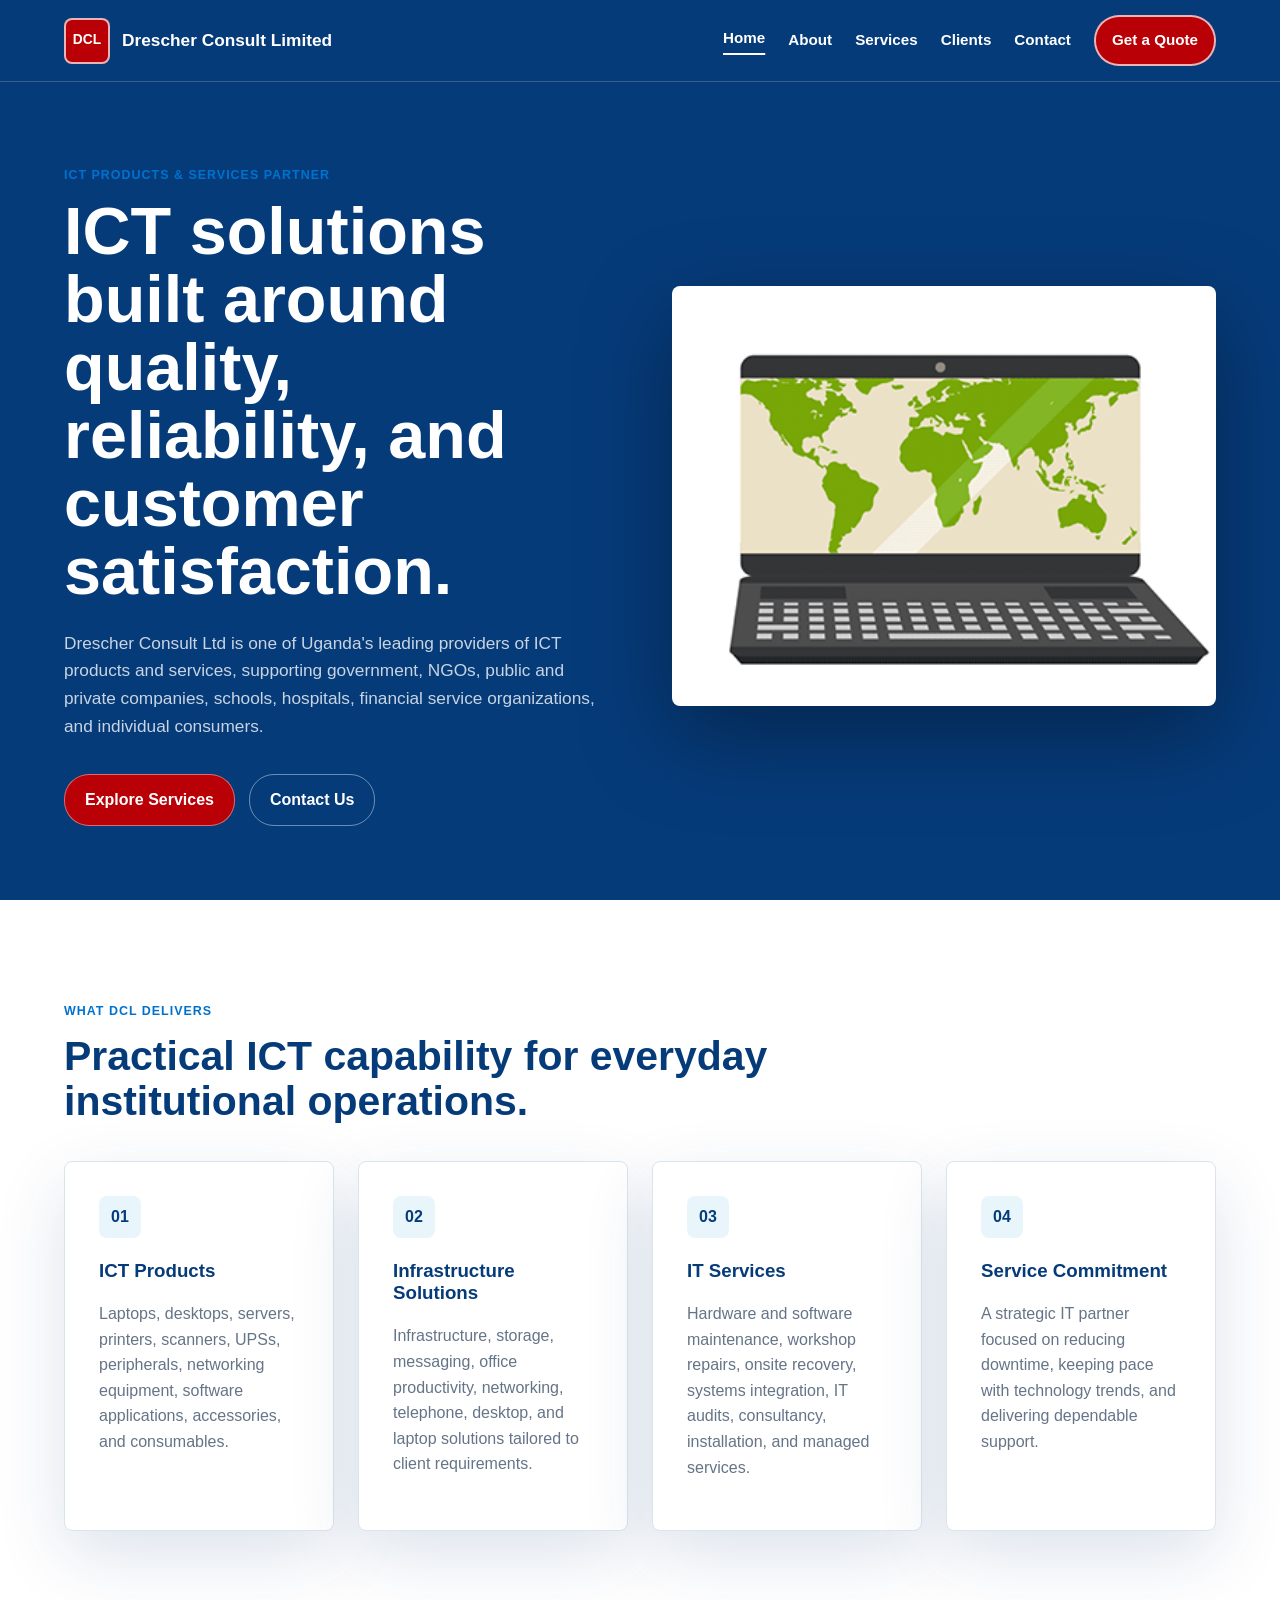
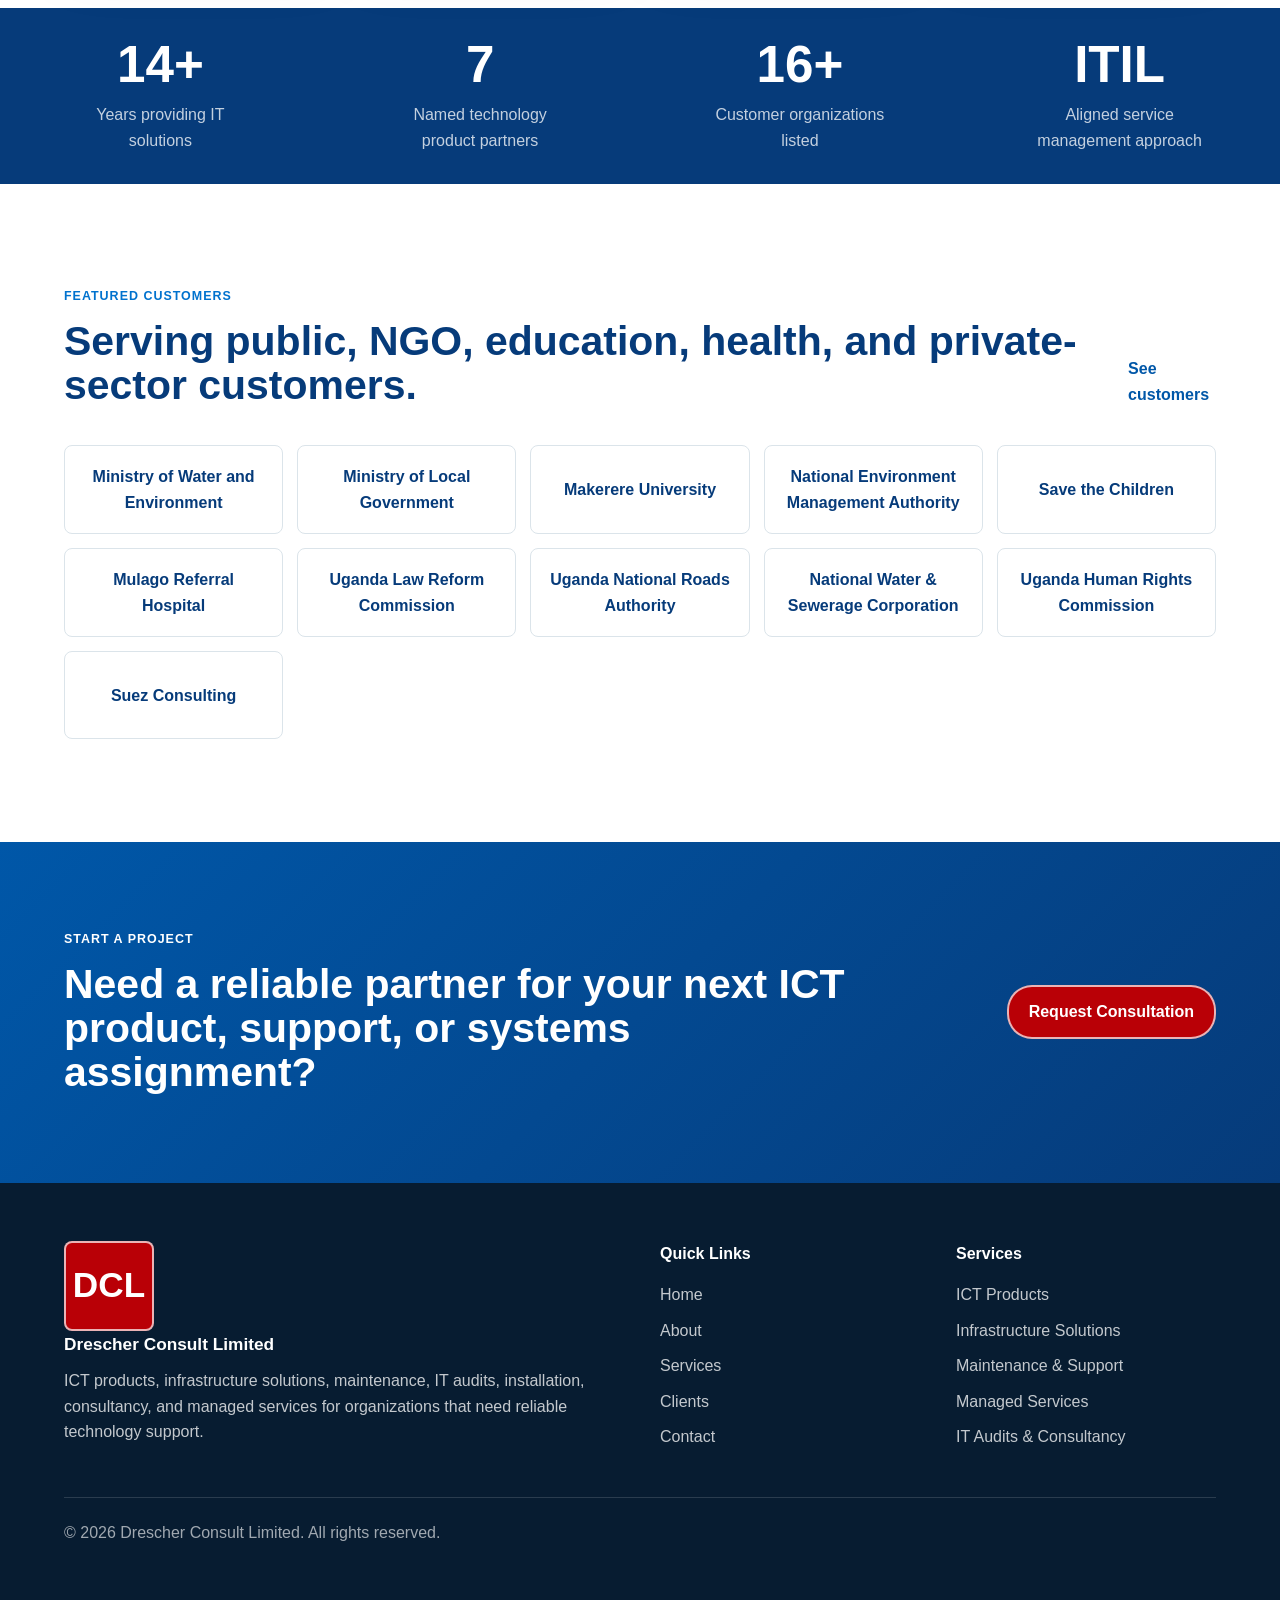
==== index.html @ f4160479 "The DCL source code and assests folder" ====
<!doctype html>
<html lang="en">
  <head>
    <meta charset="utf-8">
    <meta name="viewport" content="width=device-width, initial-scale=1">
    <title>Drescher Consult Limited | ICT Products & Services in Uganda</title>
    <meta name="description" content="Drescher Consult Limited provides ICT products, infrastructure solutions, networking, hardware, software, maintenance, IT audits, and managed services in Uganda.">
    <link rel="preconnect" href="https://fonts.googleapis.com">
    <link rel="preconnect" href="https://fonts.gstatic.com" crossorigin>
    <link href="https://fonts.googleapis.com/css2?family=IBM+Plex+Sans:ital,wght@0,100..700;1,100..700&display=swap" rel="stylesheet">
    <link rel="stylesheet" href="styles.css">
  </head>
  <body class=".ibm-plex-sans-body">
    <header class="site-header">
      <a class="brand" href="index.html" aria-label="Drescher Consult Limited home">
        <span class="brand-mark">DCL</span>
        <span class="brand-text">Drescher Consult Limited</span>
      </a>
      <button class="nav-toggle" type="button" aria-label="Open navigation" aria-expanded="false">
        <span></span><span></span><span></span>
      </button>
      <nav class="site-nav" aria-label="Primary navigation">
        <a href="index.html" aria-current="page">Home</a>
        <a href="about.html">About</a>
        <a href="services.html">Services</a>
        <a href="clients.html">Clients</a>
        <a href="contact.html">Contact</a>
        <a class="nav-cta" href="contact.html">Get a Quote</a>
      </nav>
    </header>

    <main>
      <section class="hero">
        <div class="hero-content">
          <p class="eyebrow">ICT products & services partner</p>
          <h1>ICT solutions built around quality, reliability, and customer satisfaction.</h1>
          <p class="hero-copy">Drescher Consult Ltd is one of Uganda's leading providers of ICT products and services, supporting government, NGOs, public and private companies, schools, hospitals, financial service organizations, and individual consumers.</p>
          <div class="button-row">
            <a class="button primary" href="services.html">Explore Services</a>
            <a class="button secondary" href="contact.html">Contact Us</a>
          </div>
        </div>
        <figure class="hero-visual">
          <img src="assets/hero.gif" alt="Modern ICT operations room with network dashboards">
        </figure>
      </section>

      <section class="section compact">
        <div class="section-heading">
          <p class="eyebrow">What DCL delivers</p>
          <h2>Practical ICT capability for everyday institutional operations.</h2>
        </div>
        <div class="feature-grid four">
          <article class="feature-card">
            <span class="icon-badge">01</span>
            <h3>ICT Products</h3>
            <p>Laptops, desktops, servers, printers, scanners, UPSs, peripherals, networking equipment, software applications, accessories, and consumables.</p>
          </article>
          <article class="feature-card">
            <span class="icon-badge">02</span>
            <h3>Infrastructure Solutions</h3>
            <p>Infrastructure, storage, messaging, office productivity, networking, telephone, desktop, and laptop solutions tailored to client requirements.</p>
          </article>
          <article class="feature-card">
            <span class="icon-badge">03</span>
            <h3>IT Services</h3>
            <p>Hardware and software maintenance, workshop repairs, onsite recovery, systems integration, IT audits, consultancy, installation, and managed services.</p>
          </article>
          <article class="feature-card">
            <span class="icon-badge">04</span>
            <h3>Service Commitment</h3>
            <p>A strategic IT partner focused on reducing downtime, keeping pace with technology trends, and delivering dependable support.</p>
          </article>
        </div>
      </section>

      <section class="stats-band" aria-label="Company statistics">
        <div><strong>14+</strong><span>Years providing IT solutions</span></div>
        <div><strong>7</strong><span>Named technology product partners</span></div>
        <div><strong>16+</strong><span>Customer organizations listed</span></div>
        <div><strong>ITIL</strong><span>Aligned service management approach</span></div>
      </section>

      <section class="section">
        <div class="section-heading split">
          <div>
          <p class="eyebrow">Featured customers</p>
            <h2>Serving public, NGO, education, health, and private-sector customers.</h2>
          </div>
          <a class="text-link" href="clients.html">See customers</a>
        </div>
        <div class="client-logo-grid">
          <span>Ministry of Water and Environment</span>
          <span>Ministry of Local Government</span>
          <span>Makerere University</span>
          <span>National Environment Management Authority</span>
          <span>Save the Children</span>
          <span>Mulago Referral Hospital</span>
          <span>Uganda Law Reform Commission</span>
          <span>Uganda National Roads Authority</span>
          <span>National Water & Sewerage Corporation</span>
          <span>Uganda Human Rights Commission</span>
          <span>Suez Consulting</span>
        </div>
      </section>

      <section class="cta-band" id="contact">
        <div>
          <p class="eyebrow">Start a project</p>
          <h2>Need a reliable partner for your next ICT product, support, or systems assignment?</h2>
        </div>
        <a class="button light" href="contact.html">Request Consultation</a>
      </section>
    </main>

    <footer class="site-footer">
      <div>
        <a class="brand footer-brand" href="index.html"><span class="brand-mark">DCL</span><span class="brand-text">Drescher Consult Limited</span></a>
        <p>ICT products, infrastructure solutions, maintenance, IT audits, installation, consultancy, and managed services for organizations that need reliable technology support.</p>
      </div>
      <div>
        <h2>Quick Links</h2>
        <a href="index.html">Home</a>
        <a href="about.html">About</a>
        <a href="services.html">Services</a>
        <a href="clients.html">Clients</a>
        <a href="contact.html">Contact</a>
      </div>
      <div>
        <h2>Services</h2>
        <a href="services.html#products">ICT Products</a>
        <a href="services.html#infrastructure">Infrastructure Solutions</a>
        <a href="services.html#support">Maintenance & Support</a>
        <a href="services.html#managed">Managed Services</a>
        <a href="services.html#audits">IT Audits & Consultancy</a>
      </div>
      <p class="footer-copy">&copy; 2026 Drescher Consult Limited. All rights reserved.</p>
    </footer>
    <script src="script.js"></script>
  </body>
</html>
---- styles.css ----
:root {
  --navy: #063b7a;
  --navy-2: #0a4f9c;
  --blue: #0072ce;
  --blue-2: #0057a8;
  --red: #b90006;
  --ink: #152131;
  --muted: #657487;
  --line: #dbe4ea;
  --surface: #f3f7fa;
  --white: #ffffff;
  --shadow: 0 24px 70px rgba(6, 59, 122, 0.14);
}

* {
  box-sizing: border-box;
}

html {
  scroll-behavior: smooth;
}

body {
  margin: 0;
  color: var(--ink);
  font-family: "Inter", Arial, sans-serif;
  background: var(--white);
}

.ibm-plex-sans-body {
  font-family: "IBM Plex Sans", sans-serif;
  font-optical-sizing: auto;
  font-weight: 400;
  font-style: normal;
  font-variation-settings: 100;
}

body,
button,
input {
  font: 400 16px/1.6 "Inter", Arial, sans-serif;
}

img {
  display: block;
  max-width: 100%;
}

a {
  color: inherit;
  text-decoration: none;
}

p,
h1,
h2,
h3 {
  margin-top: 0;
}

.site-header {
  position: sticky;
  top: 0;
  z-index: 20;
  display: flex;
  align-items: center;
  justify-content: space-between;
  gap: 28px;
  min-height: 82px;
  padding: 14px clamp(20px, 5vw, 72px);
  background: var(--navy);
  border-bottom: 1px solid rgba(255, 255, 255, 0.18);
  backdrop-filter: blur(18px);
}

.brand {
  display: inline-flex;
  align-items: center;
  gap: 12px;
  min-width: max-content;
  font-weight: 800;
  letter-spacing: 0;
}

.brand-mark {
  display: grid;
  width: 46px;
  height: 46px;
  place-items: center;
  color: var(--white);
  font-size: 0.86rem;
  background: var(--red);
  border: 2px solid rgba(255, 255, 255, 0.7);
  border-radius: 8px;
}

.brand-text {
  color: var(--white);
  font-size: clamp(0.95rem, 1.4vw, 1.08rem);
  white-space: nowrap;
}

.site-nav {
  display: flex;
  align-items: center;
  justify-content: flex-end;
  gap: clamp(14px, 1.8vw, 26px);
  color: var(--white);
  font-size: 0.95rem;
  font-weight: 650;
}

.site-nav a {
  padding: 8px 0;
  letter-spacing: 0;
  transition: color 0.5s ease, letter-spacing 0.5s ease;
  text-decoration-line: underline var(--blue);
}

.site-nav a[aria-current="page"],
.site-nav a:hover {
  text-decoration: underline var(--white);
  text-underline-offset: 10px;
  text-decoration-thickness: 2px;
  transform: translateY(-2px);
  transition: transform 0.75s ease;
}

.nav-cta {
  padding: 11px 16px !important;
  color: var(--white) !important;
  background: var(--red);
  border-radius: 25px;
  border: 2px solid rgba(255, 255, 255, 0.7);
  letter-spacing: 0;
}

.nav-cta:hover {
  color: var(--navy) !important;
  background: var(--white);
  text-decoration: none;
  letter-spacing: 0;
  transform: translateY(-2px);
  box-shadow: 0 10px 22px rgba(6, 59, 122, 0.18);
  transition: color 0.5s ease, background 0.5s ease, letter-spacing 0.5s ease, transform 0.5s ease, box-shadow 0.5s ease;
}

.nav-toggle {
  display: none;
  width: 44px;
  height: 44px;
  padding: 0;
  background: var(--navy);
  border: 0;
  border-radius: 8px;
  cursor: pointer;
  position: relative;
}

.nav-toggle span {
  position: absolute;
  left: 50%;
  display: block;
  width: 20px;
  height: 2px;
  background: var(--white);
  border-radius: 999px;
  transform-origin: center;
  transition: top 0.35s ease, transform 0.35s ease, opacity 0.25s ease;
}

.nav-toggle span:nth-child(1) {
  top: 16px;
  transform: translateX(-50%);
}

.nav-toggle span:nth-child(2) {
  top: 21px;
  transform: translateX(-50%);
}

.nav-toggle span:nth-child(3) {
  top: 26px;
  transform: translateX(-50%);
}

.nav-toggle[aria-expanded="true"] span:nth-child(1) {
  top: 21px;
  transform: translateX(-50%) rotate(45deg);
}

.nav-toggle[aria-expanded="true"] span:nth-child(2) {
  opacity: 0;
  transform: translateX(-50%) scaleX(0);
}

.nav-toggle[aria-expanded="true"] span:nth-child(3) {
  top: 21px;
  transform: translateX(-50%) rotate(-45deg);
}

.hero {
  display: grid;
  grid-template-columns: minmax(0, 1fr) minmax(360px, 1fr);
  gap: clamp(36px, 5vw, 86px);
  align-items: center;
  min-height: calc(100vh - 82px);
  padding: clamp(36px, 7vw, 74px) clamp(20px, 5vw, 72px) 64px;
  color: var(--white);
  background: var(--navy);
}

.hero h1 {
  max-width: 820px;
  margin-bottom: 24px;
  font-size: clamp(2.45rem, 5.2vw, 5.7rem);
  line-height: 1.02;
  letter-spacing: 0;
}

.hero-copy {
  max-width: 720px;
  color: rgba(255, 255, 255, 0.78);
  font-size: clamp(1.05rem, 1.35vw, 1.25rem);
}

.hero-visual {
  margin: 0;
}

.hero-visual img {
  width: 100%;
  min-height: 420px;
  object-fit: cover;
  border: 1px solid rgba(255, 255, 255, 0.18);
  border-radius: 8px;
  box-shadow: 0 30px 90px rgba(0, 0, 0, 0.35);
  background: var(--white);
}

.eyebrow,
.breadcrumb,
.tag,
.status {
  margin-bottom: 12px;
  color: var(--blue);
  font-size: 0.78rem;
  font-weight: 800;
  letter-spacing: 0.08em;
  text-transform: uppercase;
}

.button-row {
  display: flex;
  flex-wrap: wrap;
  gap: 14px;
  margin-top: 34px;
}

.button {
  display: inline-flex;
  align-items: center;
  justify-content: center;
  min-height: 48px;
  padding: 12px 20px;
  font-weight: 800;
  border-radius: 8px;
}

.button.primary {
  color: var(--white);
  background: var(--red);
  border: 1px solid rgba(255, 255, 255, 0.42);
  border-radius: 25px;
}

.button.primary:hover {
  color: var(--white);
  background: var(--blue-2);
  transform: translateY(-3px);
  transition: color 0.5s ease, background 0.5s ease, transform 0.5s ease;
}


.button.secondary {
  color: var(--white);
  border: 1px solid rgba(255, 255, 255, 0.42);
  border-radius: 25px;
}

.button.secondary:hover {
  color: var(--navy);
  background: var(--white);
  transform: translateY(-2px);
  transition: color 0.5s ease, background 0.5s ease, transform 0.5s ease;
}

.button.light {
  color: var(--navy);
  background: var(--white);
}

.section,
.service-stack {
  padding: clamp(64px, 8vw, 112px) clamp(20px, 5vw, 72px);
}

.section.compact {
  padding-bottom: clamp(44px, 6vw, 84px);
}

.surface {
  background: var(--surface);
}

.section-heading {
  max-width: 760px;
  margin-bottom: 38px;
}

.section-heading.split {
  display: flex;
  max-width: none;
  align-items: end;
  justify-content: space-between;
  gap: 10px;
}

.section-heading h2,
.cta-band h2 {
  color: var(--navy);
  font-size: clamp(2rem, 3.2vw, 3.6rem);
  line-height: 1.08;
  letter-spacing: 0;
}

.page-hero h1 {
  color: var(--red);
  font-size: clamp(2.45rem, 5.2vw, 5.7rem);
  line-height: 1.02;
  letter-spacing: 0;
}

.section-heading h2,
.cta-band h2 {
  margin-bottom: 0;
}

.story-grid h2 {
  color: var(--navy);
}

.text-link {
  color: var(--blue-2);
  font-weight: 800;
}

.feature-grid {
  display: grid;
  gap: 24px;
}

.feature-grid.three {
  grid-template-columns: repeat(3, minmax(0, 1fr));
}

.feature-grid.four {
  grid-template-columns: repeat(4, minmax(0, 1fr));
}

.feature-card,
.team-card,
.quote-card,
.case-card {
  border: 1px solid var(--line);
  border-radius: 8px;
  background: var(--white);
  box-shadow: var(--shadow);
}

.feature-card {
  padding: clamp(24px, 3vw, 34px);
}

.feature-card h3,
.article-card h3,
.team-card h3,
.case-card h3,
.service-panel h2,
.value-card h3 {
  color: var(--navy);
  line-height: 1.2;
}

.value-card h3 {
  font-size: clamp(1.5rem, 1.7vw, 2rem);
}

.feature-card p,
.article-card p,
.team-card p,
.case-card p,
.service-panel li,
.page-hero p,
.story-grid p {
  color: var(--muted);
}

.icon-badge {
  display: inline-grid;
  width: 42px;
  height: 42px;
  place-items: center;
  margin-bottom: 22px;
  color: var(--navy);
  font-weight: 800;
  background: #e8f6fc;
  border-radius: 8px;
}

.stats-band {
  display: grid;
  grid-template-columns: repeat(4, 1fr);
  gap: 1px;
  padding: 1px;
  background: rgba(255, 255, 255, 0.18);
  background-color: var(--navy);
}

.stats-band div {
  min-height: 156px;
  padding: 30px 20px;
  color: var(--white);
  text-align: center;
}

.stats-band strong {
  display: block;
  color: var(--white);
  font-size: clamp(2.2rem, 4vw, 4rem);
  line-height: 1;
}

.stats-band span {
  display: block;
  max-width: 190px;
  margin: 12px auto 0;
  color: rgba(255, 255, 255, 0.76);
}

.client-logo-grid,
.government-grid,
.badge-grid {
  display: grid;
  gap: 14px;
}

.client-logo-grid {
  grid-template-columns: repeat(5, minmax(0, 1fr));
}

.client-logo-grid span,
.government-grid span,
.badge-grid span {
  display: grid;
  min-height: 88px;
  place-items: center;
  padding: 18px;
  color: var(--navy);
  font-weight: 800;
  text-align: center;
  background: var(--white);
  border: 1px solid var(--line);
  border-radius: 8px;
}

.article-grid,
.team-grid,
.case-grid {
  display: grid;
  grid-template-columns: repeat(3, minmax(0, 1fr));
  gap: 24px;
}

.article-card {
  overflow: hidden;
  background: var(--white);
  border: 1px solid var(--line);
  border-radius: 8px;
}

.article-card img,
.case-card img {
  width: 100%;
  aspect-ratio: 1.62;
  object-fit: cover;
}

.article-card div,
.case-card {
  padding: 22px;
}

.tag,
.status {
  display: inline-flex;
  margin-bottom: 12px;
  padding: 5px 9px;
  color: var(--navy);
  background: #e8f6fc;
  border-radius: 8px;
}

.cta-band {
  display: flex;
  align-items: center;
  justify-content: space-between;
  gap: 28px;
  padding: clamp(48px, 7vw, 88px) clamp(20px, 5vw, 72px);
  color: var(--white);
  background: linear-gradient(135deg, var(--blue-2), var(--navy));
}

.cta-band h2 {
  max-width: 820px;
  color: var(--white);
}

.cta-band .eyebrow {
  color: var(--white);
}

.cta-band .button {
  border-radius: 25px;
  color: var(--white) !important;
  background: var(--red);
  border: 2px solid rgba(255, 255, 255, 0.7);
}

.cta-band .button:hover {
  color: var(--navy) !important;
  background: var(--white);
  transform: translateY(-3px);
  transition: color 0.5s ease, background 0.5s ease, transform 0.5s ease;
}

.site-footer {
  display: grid;
  grid-template-columns: minmax(380px, 1.4fr) repeat(2, minmax(160px, 0.65fr));
  gap: 36px;
  padding: 58px clamp(20px, 5vw, 72px);
  color: rgba(255, 255, 255, 0.76);
  background: #071c31;
}

.site-footer h2 {
  margin-bottom: 16px;
  color: var(--white);
  font-size: 1rem;
}

.site-footer a {
  display: block;
  margin-bottom: 10px;
}


.footer-brand .brand-mark {
  display: grid;
  width: 90px;
  height: 90px;
  place-items: center;
  color: var(--white);
  font-size: 2.2rem;
  background: var(--red);
  border: 2px solid rgba(255, 255, 255, 0.7);
  border-radius: 8px;
}


.footer-brand {
  margin-bottom: 18px;
   display: inline-flex;
  align-items: center;
  gap: 12px;
  min-width: max-content;
  font-weight: 800;
  letter-spacing: 0;
}

.footer-brand .brand-text {
  color: var(--white);
  font-size: clamp(0.95rem, 1.4vw, 1.08rem);
  white-space: nowrap;
}

.footer-copy {
  grid-column: 1 / -1;
  margin: 0;
  padding-top: 22px;
  color: rgba(255, 255, 255, 0.62);
  border-top: 1px solid rgba(255, 255, 255, 0.14);
}

.simple-footer {
  display: flex;
  justify-content: space-between;
}

.page-hero {
  padding: clamp(64px, 9vw, 118px) clamp(20px, 5vw, 72px);
  background:
    linear-gradient(135deg, rgba(243, 247, 250, 0.96), rgba(255, 255, 255, 0.96)),
    linear-gradient(90deg, rgba(0, 114, 206, 0.18), rgba(215, 25, 32, 0.12));
}

.page-hero h1 {
  max-width: 980px;
  margin-bottom: 8px;
}

.page-hero p:last-child {
  max-width: 720px;
  font-size: 1.15rem;
}

.story-grid {
  display: grid;
  grid-template-columns: minmax(0, 0.92fr) minmax(360px, 1.08fr);
  gap: clamp(32px, 6vw, 84px);
  align-items: center;
}

.story-grid img {
  width: 100%;
  border-radius: 8px;
  box-shadow: var(--shadow);
}

.timeline {
  display: grid;
  grid-template-columns: repeat(4, minmax(0, 1fr));
  gap: 18px;
  margin: 0;
  padding: 0;
  list-style: none;
}

.timeline li {
  min-height: 170px;
  padding: 24px;
  background: var(--white);
  border: 1px solid var(--line);
  box-shadow: var(--shadow);
  border-radius: 8px;
}

.timeline strong {
  display: block;
  margin-bottom: 14px;
  color: var(--navy);
  font-size: 1.45rem;
}

.timeline span {
  color: var(--muted);
}

.value-card {
  min-height: 220px;
  padding: 30px;
  border-radius: 8px;
  color: var(--white);
  background: var(--red);
}

.value-card h3,
.value-card p {
  color: var(--white);
}

.team-card {
  padding: 24px;
}

.team-card img {
  width: 100%;
  aspect-ratio: 1;
  margin-bottom: 20px;
  object-fit: cover;
  border-radius: 8px;
}

.team-card.featured {
  border-color: rgba(215, 25, 32, 0.7);
  box-shadow: var(--shadow);
}

.role {
  margin-bottom: 12px;
  color: var(--blue-2) !important;
  font-weight: 800;
}

.badge-grid {
  grid-template-columns: repeat(5, minmax(0, 1fr));
}

.service-stack {
  display: grid;
  gap: 34px;
}

.service-row {
  display: grid;
  grid-template-columns: minmax(320px, 1fr) minmax(320px, 1fr);
  gap: 24px;
  align-items: stretch;
}

.service-row.reverse img {
  order: 2;
}

.service-row img {
  width: 100%;
  height: 100%;
  min-height: 420px;
  object-fit: cover;
  border-radius: 8px;
}

.service-panel {
  display: flex;
  flex-direction: column;
  justify-content: center;
  padding: clamp(30px, 5vw, 58px);
  border-radius: 8px;
}

.light-panel {
  background: var(--white);
  border: 1px solid var(--line);
  box-shadow: 0 16px 44px rgba(6, 59, 122, 0.08);
}

.navy-panel {
  color: var(--white);
  background: linear-gradient(135deg, var(--navy), var(--navy-2));
}

.navy-panel h2,
.navy-panel li {
  color: var(--white);
}

.service-panel ul {
  display: grid;
  gap: 13px;
  margin: 14px 0 0;
  padding-left: 20px;
}

.top-stats {
  margin-top: 0;
}

.government-grid {
  grid-template-columns: repeat(4, minmax(0, 1fr));
}

.testimonials {
  display: grid;
  grid-template-columns: repeat(2, minmax(0, 1fr));
  gap: 24px;
}

.quote-card {
  padding: clamp(28px, 4vw, 44px);
}

.quote-card p {
  color: var(--navy);
  font-size: clamp(1.25rem, 2vw, 1.8rem);
  line-height: 1.35;
}

.quote-card span {
  color: var(--muted);
  font-weight: 800;
}

.case-card {
  position: relative;
  overflow: hidden;
  padding: 0;
}

.case-card h3,
.case-card p,
.case-card a,
.case-card .status {
  margin-right: 22px;
  margin-left: 22px;
}

.case-card .status {
  margin-top: 22px;
}

.case-card a {
  display: inline-flex;
  margin-bottom: 24px;
  color: var(--blue-2);
  font-weight: 800;
}

.contact-layout {
  display: grid;
  grid-template-columns: minmax(0, 1.25fr) minmax(300px, 0.75fr);
  gap: 28px;
  align-items: start;
}

.contact-panel,
.contact-card {
  background: var(--white);
  border: 1px solid var(--line);
  border-radius: 8px;
  box-shadow: 0 16px 44px rgba(6, 59, 122, 0.08);
}

.contact-panel {
  padding: clamp(26px, 4vw, 44px);
}

.contact-panel h2,
.contact-card h2 {
  color: var(--navy);
  line-height: 1.15;
}

.contact-form {
  display: grid;
  gap: 20px;
  margin-top: 28px;
}

.form-grid {
  display: grid;
  grid-template-columns: repeat(2, minmax(0, 1fr));
  gap: 18px;
}

.contact-form label {
  display: grid;
  gap: 8px;
  color: var(--navy);
  font-size: 0.94rem;
  font-weight: 800;
}

.contact-form input,
.contact-form select,
.contact-form textarea {
  width: 100%;
  min-height: 48px;
  padding: 12px 14px;
  color: var(--ink);
  background: #f8fbfd;
  border: 1px solid #cddae4;
  border-radius: 8px;
  outline: 0;
}

.contact-form textarea {
  resize: vertical;
}

.contact-form input:focus,
.contact-form select:focus,
.contact-form textarea:focus {
  border-color: var(--blue);
  box-shadow: 0 0 0 4px rgba(0, 114, 206, 0.12);
}

.contact-aside {
  display: grid;
  gap: 18px;
}

.contact-card {
  padding: 26px;
}

.contact-card p {
  color: var(--muted);
}

.contact-card a {
  color: var(--blue-2);
  font-size: 1.1rem;
  font-weight: 800;
  overflow-wrap: anywhere;
}

.contact-panel .button {
  width: 40%;
  margin-right: auto;
  margin-left: auto;
}

.map-section {
  padding-top: clamp(54px, 7vw, 88px);
}

.map-frame {
  overflow: hidden;
  aspect-ratio: 16 / 7;
  min-height: 360px;
  background:
    linear-gradient(135deg, rgba(6, 59, 122, 0.12), rgba(215, 25, 32, 0.08)),
    var(--white);
  border: 1px solid var(--line);
  border-radius: 8px;
  box-shadow: var(--shadow);
}

.map-frame iframe {
  width: 100%;
  height: 100%;
  border: 0;
}

@media (max-width: 1100px) {
  .site-header {
    align-items: flex-start;
  }

  .nav-toggle {
    display: block;
  }

  .site-nav {
    position: absolute;
    top: 82px;
    right: 20px;
    left: 20px;
    display: flex;
    flex-direction: column;
    align-items: center;
    gap: 0;
    padding: 18px;
    background: var(--blue);
    color: var(--white);
    border: 1px solid rgba(255, 255, 255, 0.18);
    border-radius: 8px;
    box-shadow: var(--shadow);
    opacity: 0;
    pointer-events: none;
    transform: translateY(-14px) scale(0.98);
    transform-origin: top center;
    visibility: hidden;
    transition: opacity 0.28s ease, transform 0.28s ease, visibility 0.28s ease;
    text-decoration: none;
  }

  .site-nav.is-open {
    opacity: 1;
    pointer-events: auto;
    transform: translateY(0) scale(1);
    visibility: visible;
  }

  .site-nav a {
    padding: 12px;
    text-align: center;
  }

  .nav-cta {
    margin-top: 8px;
    text-align: center;
    border-radius: 25px;
  }

  .hero,
  .story-grid {
    grid-template-columns: 1fr;
  }

  .hero {
    min-height: 0;
  }

  .hero-visual img {
    min-height: 320px;
  }

  .feature-grid.three,
  .feature-grid.four,
  .article-grid,
  .team-grid,
  .case-grid,
  .site-footer,
  .timeline {
    grid-template-columns: repeat(2, minmax(0, 1fr));
  }

  .client-logo-grid,
  .badge-grid,
  .government-grid {
    grid-template-columns: repeat(3, minmax(0, 1fr));
  }

  .service-row,
  .service-row.reverse,
  .contact-layout {
    grid-template-columns: 1fr;
  }

  .service-row.reverse img {
    order: 0;
  }
}

@media (max-width: 720px) {
  .site-header {
    min-height: 72px;
    padding: 13px 16px;
  }

  .brand-text {
    max-width: 190px;
    white-space: normal;
    line-height: 1.15;
  }

  .site-nav {
    top: 72px;
    right: 16px;
    left: 16px;
  }

  .hero,
  .section,
  .service-stack,
  .page-hero,
  .cta-band,
  .site-footer {
    padding-right: 18px;
    padding-left: 18px;
  }

  .hero h1 {
    font-size: clamp(2.4rem, 13vw, 3.6rem);
  }

  .button-row,
  .cta-band,
  .section-heading.split,
  .newsletter div,
  .simple-footer {
    flex-direction: column;
    align-items: stretch;
  }

  .button,
  .nav-cta,
  .contact-form .button {
    width: 60%;
    margin-right: auto;
    margin-left: auto;
  }

  .site-nav .nav-cta {
    align-self: center;
  }

  .trust-strip {
    grid-template-columns: repeat(4, minmax(130px, 1fr));
  }

  .stats-band,
  .feature-grid.three,
  .feature-grid.four,
  .article-grid,
  .team-grid,
  .case-grid,
  .timeline,
  .client-logo-grid,
  .badge-grid,
  .government-grid,
  .site-footer,
  .testimonials,
  .form-grid {
    grid-template-columns: 1fr;
  }

  .stats-band div {
    min-height: 128px;
  }

  .service-row img {
    min-height: 260px;
  }

  .map-frame {
    aspect-ratio: 4 / 3;
    min-height: 300px;
  }

  .team-card img {
    max-height: 420px;
  }
}
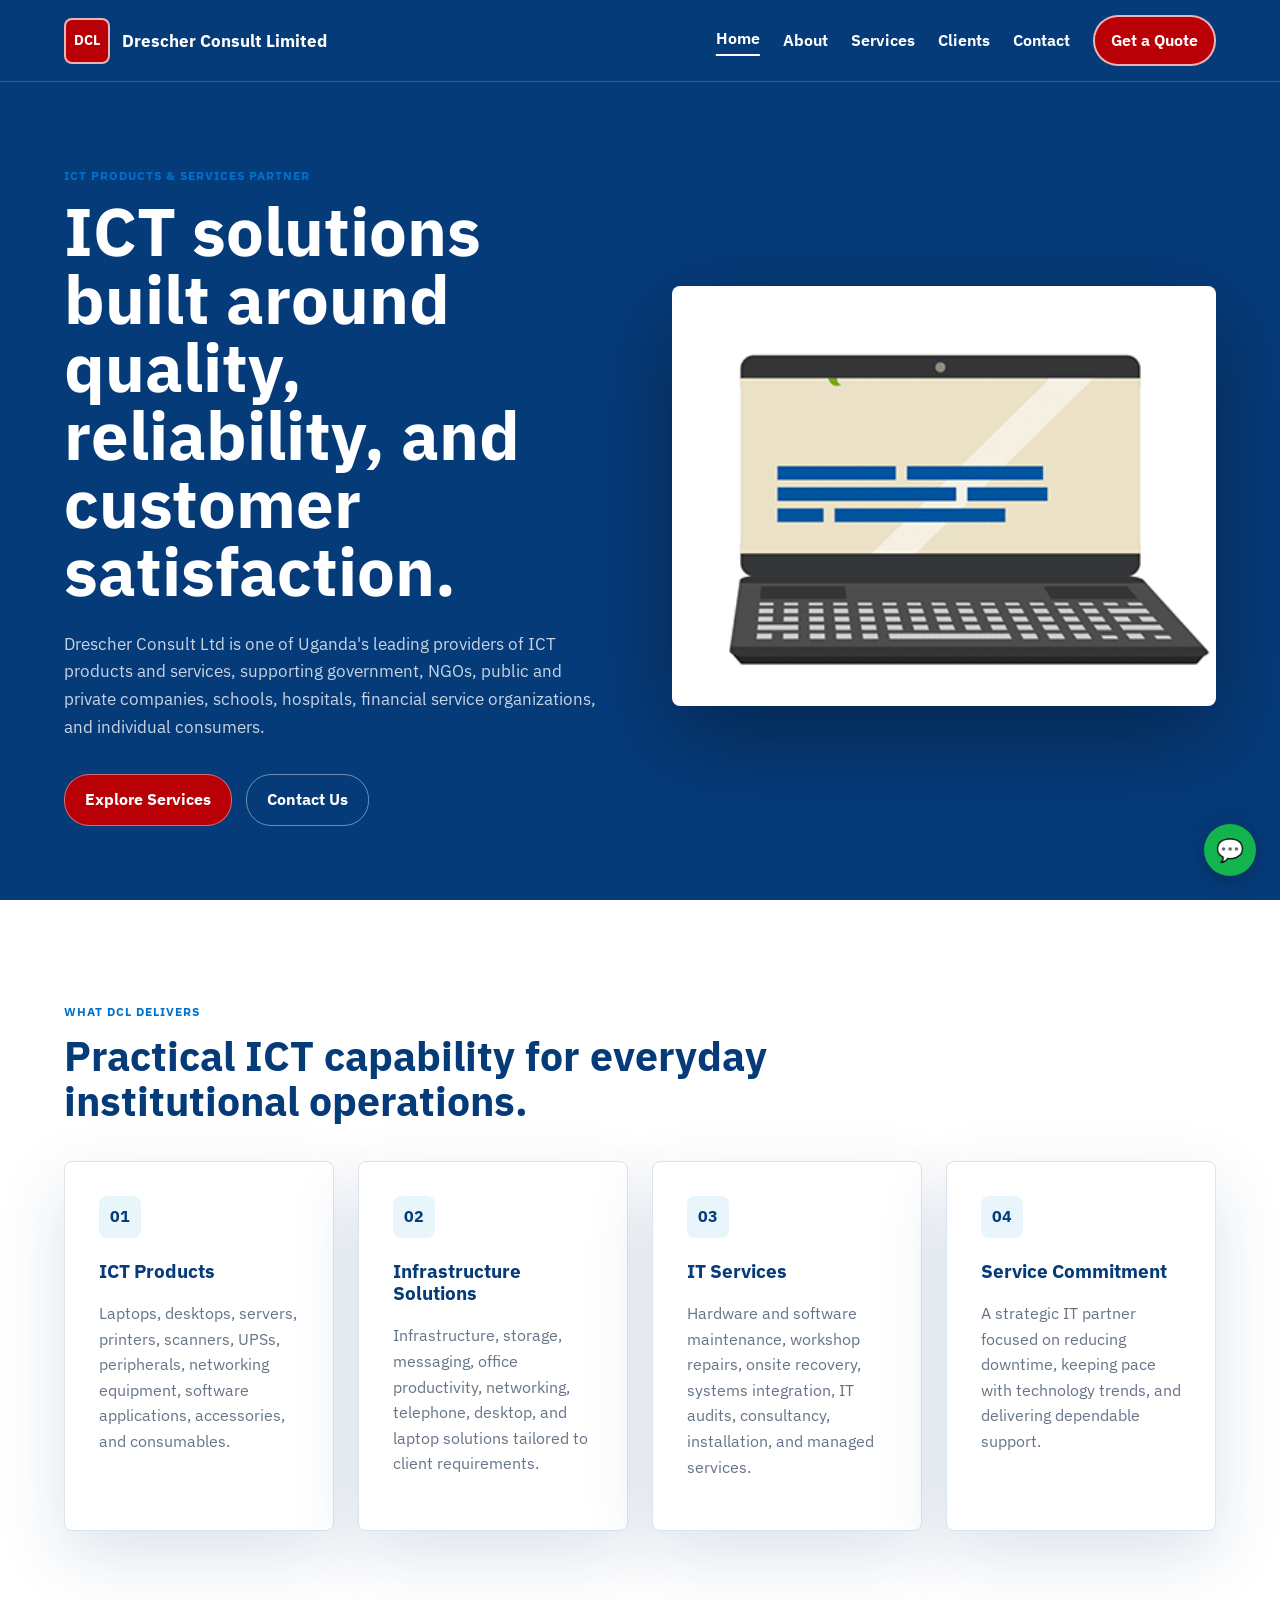
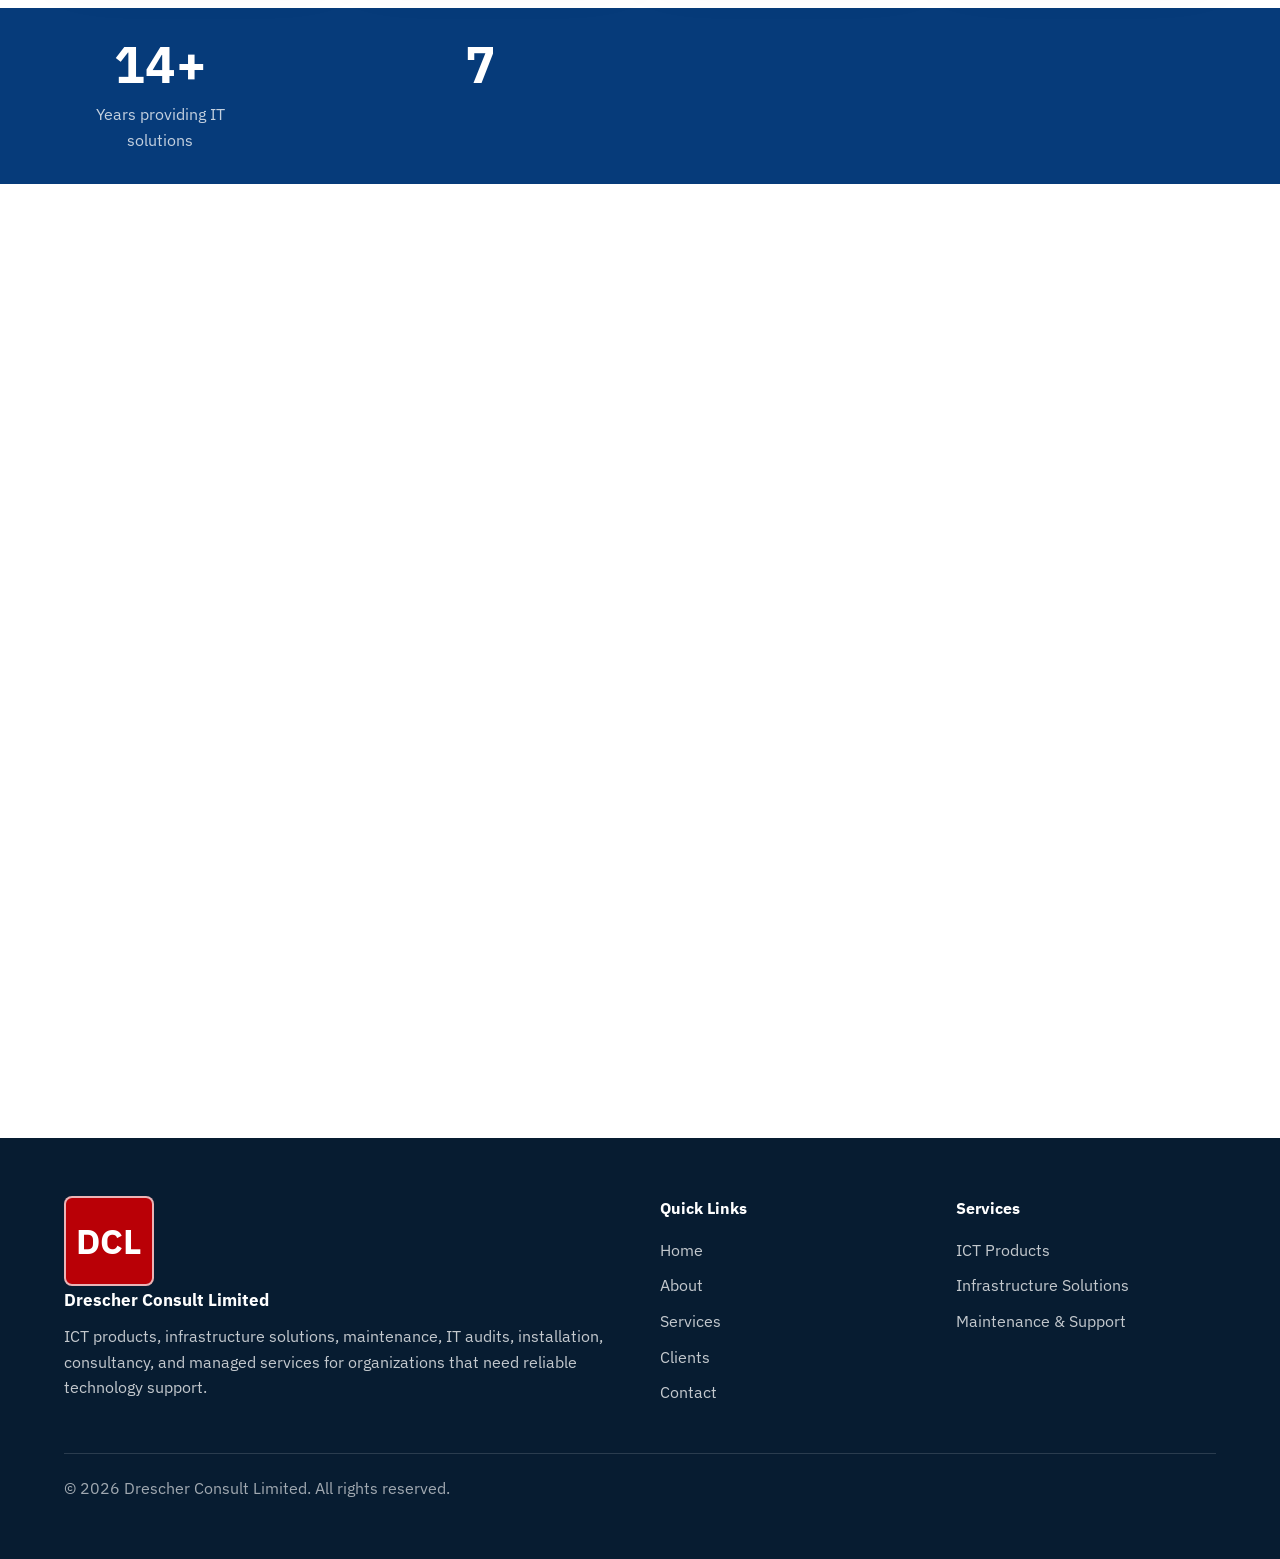
==== commit cc179c9f: "Added scroll animation to all pages. Added a sticky whatsapp icon." ====
--- a/index.html
+++ b/index.html
@@ -10,7 +10,7 @@
     <link href="https://fonts.googleapis.com/css2?family=IBM+Plex+Sans:ital,wght@0,100..700;1,100..700&display=swap" rel="stylesheet">
     <link rel="stylesheet" href="styles.css">
   </head>
-  <body class=".ibm-plex-sans-body">
+  <body class="ibm-plex-sans-body">
     <header class="site-header">
       <a class="brand" href="index.html" aria-label="Drescher Consult Limited home">
         <span class="brand-mark">DCL</span>
@@ -31,42 +31,42 @@
 
     <main>
       <section class="hero">
-        <div class="hero-content">
-          <p class="eyebrow">ICT products & services partner</p>
-          <h1>ICT solutions built around quality, reliability, and customer satisfaction.</h1>
-          <p class="hero-copy">Drescher Consult Ltd is one of Uganda's leading providers of ICT products and services, supporting government, NGOs, public and private companies, schools, hospitals, financial service organizations, and individual consumers.</p>
+        <div class="hero-content reveal">
+          <p class="eyebrow reveal">ICT products & services partner</p>
+          <h1 class="reveal">ICT solutions built around quality, reliability, and customer satisfaction.</h1>
+          <p class="hero-copy reveal">Drescher Consult Ltd is one of Uganda's leading providers of ICT products and services, supporting government, NGOs, public and private companies, schools, hospitals, financial service organizations, and individual consumers.</p>
           <div class="button-row">
-            <a class="button primary" href="services.html">Explore Services</a>
-            <a class="button secondary" href="contact.html">Contact Us</a>
+            <a class="button primary reveal" href="services.html">Explore Services</a>
+            <a class="button secondary reveal" href="contact.html">Contact Us</a>
           </div>
         </div>
-        <figure class="hero-visual">
-          <img src="assets/hero.gif" alt="Modern ICT operations room with network dashboards">
+        <figure class="hero-visual reveal">
+          <img src="assets/hero.gif" alt="Modern ICT operations room with network dashboards" class="reveal">
         </figure>
       </section>
 
       <section class="section compact">
-        <div class="section-heading">
+        <div class="section-heading reveal">
           <p class="eyebrow">What DCL delivers</p>
           <h2>Practical ICT capability for everyday institutional operations.</h2>
         </div>
         <div class="feature-grid four">
-          <article class="feature-card">
+          <article class="feature-card reveal">
             <span class="icon-badge">01</span>
             <h3>ICT Products</h3>
             <p>Laptops, desktops, servers, printers, scanners, UPSs, peripherals, networking equipment, software applications, accessories, and consumables.</p>
           </article>
-          <article class="feature-card">
+          <article class="feature-card reveal">
             <span class="icon-badge">02</span>
             <h3>Infrastructure Solutions</h3>
             <p>Infrastructure, storage, messaging, office productivity, networking, telephone, desktop, and laptop solutions tailored to client requirements.</p>
           </article>
-          <article class="feature-card">
+          <article class="feature-card reveal">
             <span class="icon-badge">03</span>
             <h3>IT Services</h3>
             <p>Hardware and software maintenance, workshop repairs, onsite recovery, systems integration, IT audits, consultancy, installation, and managed services.</p>
           </article>
-          <article class="feature-card">
+          <article class="feature-card reveal">
             <span class="icon-badge">04</span>
             <h3>Service Commitment</h3>
             <p>A strategic IT partner focused on reducing downtime, keeping pace with technology trends, and delivering dependable support.</p>
@@ -75,21 +75,21 @@
       </section>
 
       <section class="stats-band" aria-label="Company statistics">
-        <div><strong>14+</strong><span>Years providing IT solutions</span></div>
-        <div><strong>7</strong><span>Named technology product partners</span></div>
-        <div><strong>16+</strong><span>Customer organizations listed</span></div>
-        <div><strong>ITIL</strong><span>Aligned service management approach</span></div>
+        <div><strong class="reveal">14+</strong><span class="reveal">Years providing IT solutions</span></div>
+        <div><strong class="reveal">7</strong><span class="reveal">Named technology product partners</span></div>
+        <div><strong class="reveal">16+</strong><span class="reveal">Customer organizations listed</span></div>
+        <div><strong class="reveal">ITIL</strong><span class="reveal">Aligned service management approach</span></div>
       </section>
 
       <section class="section">
-        <div class="section-heading split">
+        <div class="section-heading split reveal">
           <div>
           <p class="eyebrow">Featured customers</p>
             <h2>Serving public, NGO, education, health, and private-sector customers.</h2>
           </div>
           <a class="text-link" href="clients.html">See customers</a>
         </div>
-        <div class="client-logo-grid">
+        <div class="client-logo-grid reveal">
           <span>Ministry of Water and Environment</span>
           <span>Ministry of Local Government</span>
           <span>Makerere University</span>
@@ -104,38 +104,44 @@
         </div>
       </section>
 
-      <section class="cta-band" id="contact">
+      <section class="cta-band reveal" id="contact">
         <div>
-          <p class="eyebrow">Start a project</p>
-          <h2>Need a reliable partner for your next ICT product, support, or systems assignment?</h2>
+          <p class="eyebrow reveal">Start a project</p>
+          <h2 class="reveal">Need a reliable partner for your next ICT product, support, or systems assignment?</h2>
         </div>
-        <a class="button light" href="contact.html">Request Consultation</a>
+        <a class="button light reveal" href="contact.html">Request Consultation</a>
       </section>
     </main>
 
     <footer class="site-footer">
       <div>
-        <a class="brand footer-brand" href="index.html"><span class="brand-mark">DCL</span><span class="brand-text">Drescher Consult Limited</span></a>
+        <a class="brand footer-brand reveal" href="index.html"><span class="brand-mark">DCL</span><span class="brand-text">Drescher Consult Limited</span></a>
         <p>ICT products, infrastructure solutions, maintenance, IT audits, installation, consultancy, and managed services for organizations that need reliable technology support.</p>
       </div>
       <div>
         <h2>Quick Links</h2>
-        <a href="index.html">Home</a>
-        <a href="about.html">About</a>
-        <a href="services.html">Services</a>
-        <a href="clients.html">Clients</a>
-        <a href="contact.html">Contact</a>
+        <a href="index.html " class="reveal">Home</a>
+        <a href="about.html" class="reveal">About</a>
+        <a href="services.html" class="reveal">Services</a>
+        <a href="clients.html" class="reveal">Clients</a>
+        <a href="contact.html" class="reveal">Contact</a>
       </div>
       <div>
         <h2>Services</h2>
-        <a href="services.html#products">ICT Products</a>
-        <a href="services.html#infrastructure">Infrastructure Solutions</a>
-        <a href="services.html#support">Maintenance & Support</a>
-        <a href="services.html#managed">Managed Services</a>
-        <a href="services.html#audits">IT Audits & Consultancy</a>
+        <a href="services.html#products" class="reveal">ICT Products</a>
+        <a href="services.html#infrastructure" class="reveal">Infrastructure Solutions</a>
+        <a href="services.html#support" class="reveal">Maintenance & Support</a>
+        <a href="services.html#managed" class="reveal">Managed Services</a>
+        <a href="services.html#audits" class="reveal">IT Audits & Consultancy</a>
       </div>
       <p class="footer-copy">&copy; 2026 Drescher Consult Limited. All rights reserved.</p>
     </footer>
+
+    <!-- STICKY ELEMENTS -->
+    <div class="sticky-cta">
+      <a href="https://wa.me/256751181323" class="wa-btn" target="_blank" title="Chat on WhatsApp">💬</a>
+    </div>
+
     <script src="script.js"></script>
   </body>
 </html>
--- a/styles.css
+++ b/styles.css
@@ -25,6 +25,20 @@
   color: var(--ink);
   font-family: "Inter", Arial, sans-serif;
   background: var(--white);
+  overflow-x: hidden;
+}
+
+.reveal {
+    opacity: 0;
+    transform: translateY(40px);
+    transition:
+        opacity .8s ease,
+        transform .8s ease;
+}
+
+.reveal.visible {
+    opacity: 1;
+    transform: translateY(0);
 }
 
 .ibm-plex-sans-body {
@@ -106,7 +120,7 @@
   justify-content: flex-end;
   gap: clamp(14px, 1.8vw, 26px);
   color: var(--white);
-  font-size: 0.95rem;
+  font-size: 1rem;
   font-weight: 650;
 }
 
@@ -856,7 +870,7 @@
   display: grid;
   gap: 8px;
   color: var(--navy);
-  font-size: 0.94rem;
+  font-size: 1rem;
   font-weight: 800;
 }
 
@@ -884,6 +898,10 @@
   box-shadow: 0 0 0 4px rgba(0, 114, 206, 0.12);
 }
 
+.contact-form select {
+  font-size: 1rem;
+}
+
 .contact-aside {
   display: grid;
   gap: 18px;
@@ -931,6 +949,38 @@
   height: 100%;
   border: 0;
 }
+
+ /* ── STICKY CTA ── */
+  .sticky-cta { 
+    position: fixed; 
+    bottom: 24px; 
+    right: 24px; 
+    z-index: 999; 
+    display: flex; 
+    flex-direction: column; 
+    gap: 0.8rem; 
+    align-items: flex-end; 
+  }
+
+  .wa-btn { 
+    width: 52px; 
+    height: 52px; 
+    border-radius: 50%; 
+    background: #13b34e; 
+    color: white; 
+    display: flex; 
+    align-items: center; 
+    justify-content: center; 
+    box-shadow: 0 4px 20px rgba(0,0,0,0.25); 
+    cursor: pointer; 
+    font-size: 1.4rem; 
+    text-decoration: none; 
+    transition: transform 0.2s; 
+  }
+
+  .wa-btn:hover { 
+    transform: scale(1.1); 
+  }
 
 @media (max-width: 1100px) {
   .site-header {
@@ -1072,6 +1122,12 @@
     margin-left: auto;
   }
 
+  .button.light {
+    width: 80%;
+    margin-right: auto;
+    margin-left: auto;
+  }
+
   .site-nav .nav-cta {
     align-self: center;
   }
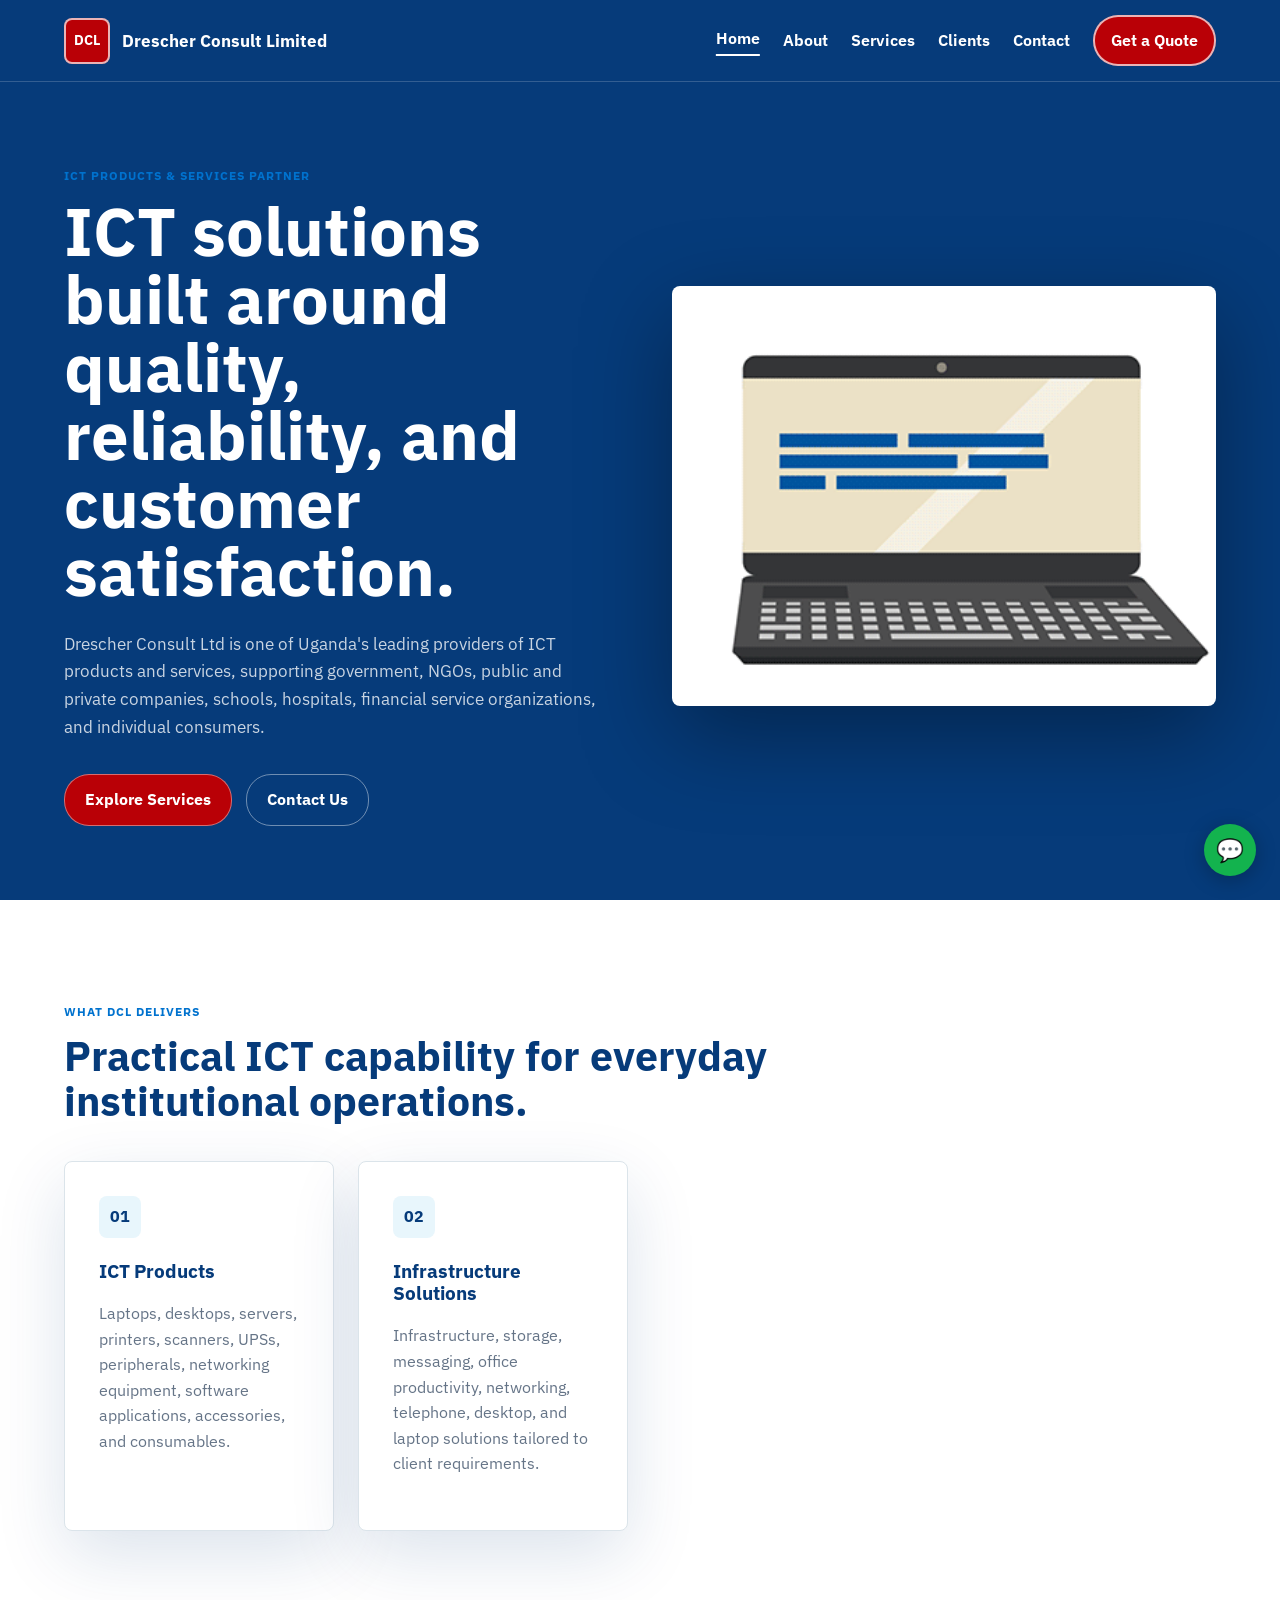
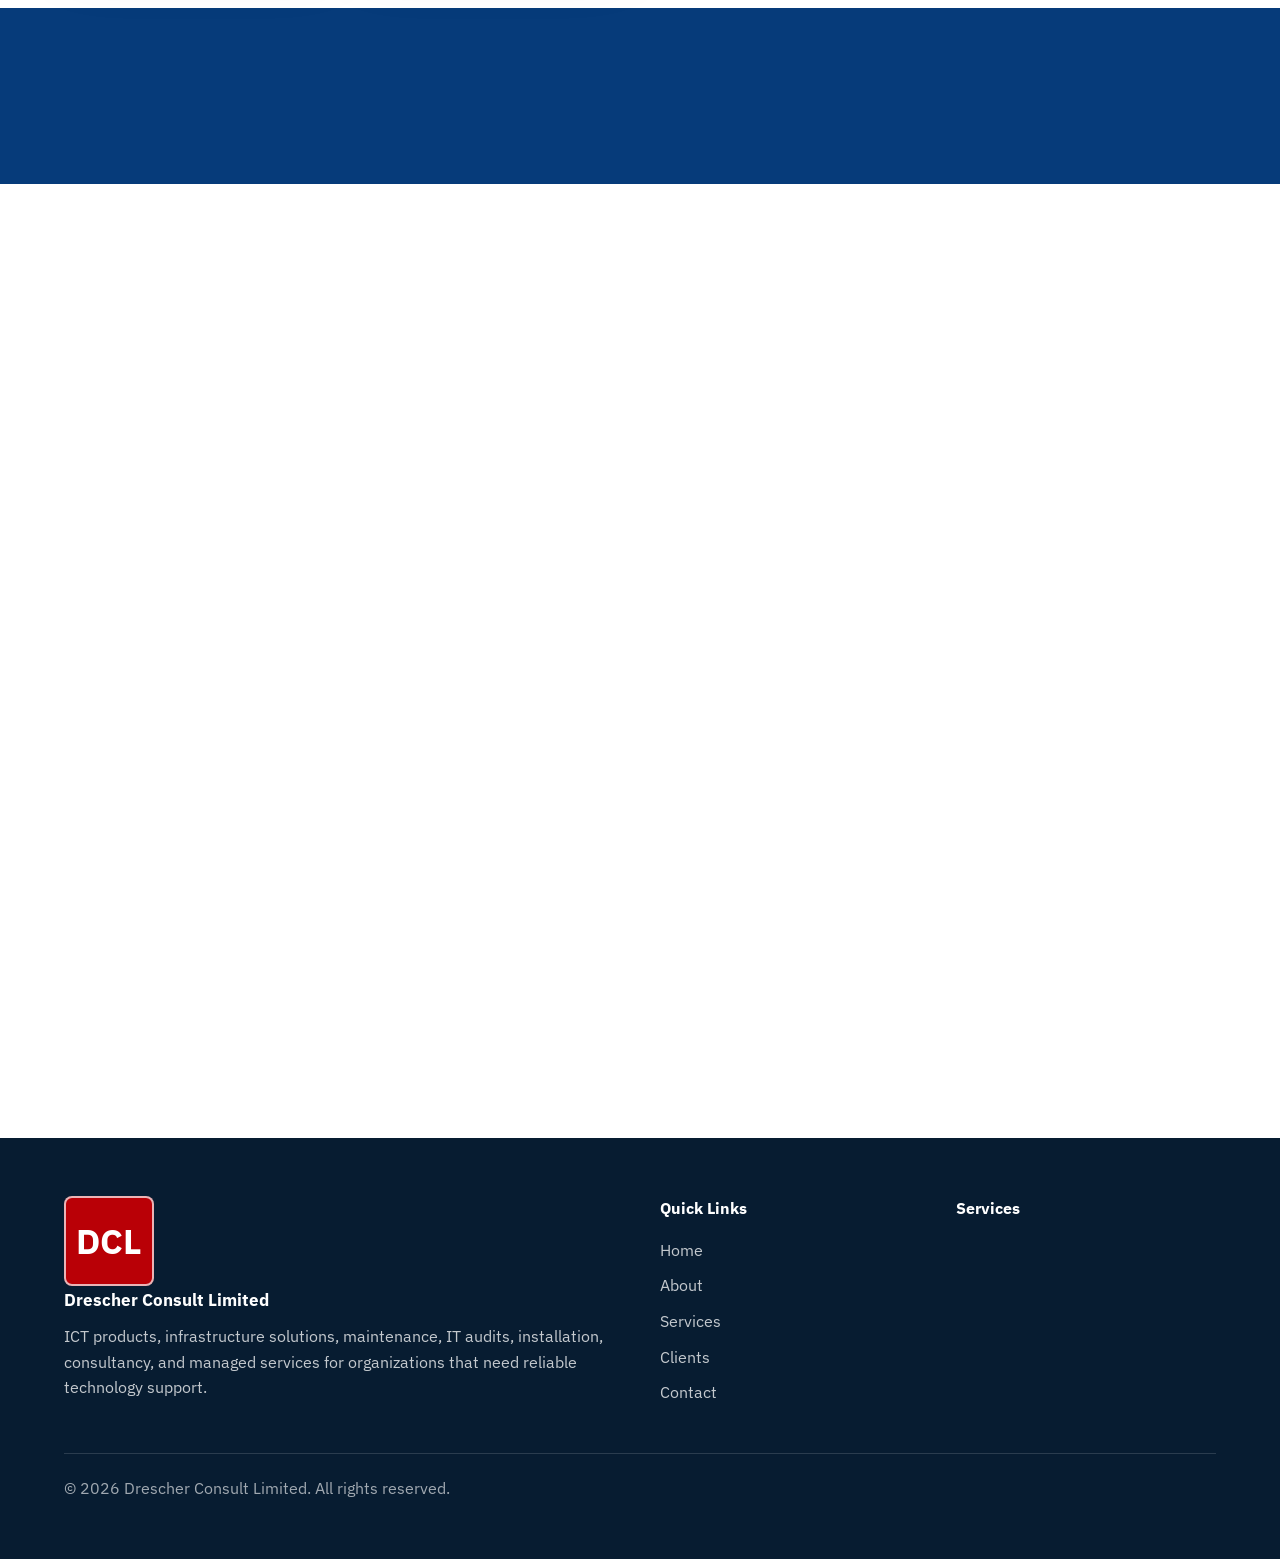
==== commit 62368a0b: "Added more scroll animation" ====
--- a/index.html
+++ b/index.html
@@ -10,6 +10,7 @@
     <link href="https://fonts.googleapis.com/css2?family=IBM+Plex+Sans:ital,wght@0,100..700;1,100..700&display=swap" rel="stylesheet">
     <link rel="stylesheet" href="styles.css">
   </head>
+  
   <body class="ibm-plex-sans-body">
     <header class="site-header">
       <a class="brand" href="index.html" aria-label="Drescher Consult Limited home">
@@ -47,29 +48,29 @@
 
       <section class="section compact">
         <div class="section-heading reveal">
-          <p class="eyebrow">What DCL delivers</p>
-          <h2>Practical ICT capability for everyday institutional operations.</h2>
+          <p class="eyebrow reveal">What DCL delivers</p>
+          <h2 class="reveal">Practical ICT capability for everyday institutional operations.</h2>
         </div>
         <div class="feature-grid four">
           <article class="feature-card reveal">
-            <span class="icon-badge">01</span>
+            <span class="icon-badge reveal">01</span>
             <h3>ICT Products</h3>
             <p>Laptops, desktops, servers, printers, scanners, UPSs, peripherals, networking equipment, software applications, accessories, and consumables.</p>
           </article>
           <article class="feature-card reveal">
-            <span class="icon-badge">02</span>
-            <h3>Infrastructure Solutions</h3>
-            <p>Infrastructure, storage, messaging, office productivity, networking, telephone, desktop, and laptop solutions tailored to client requirements.</p>
+            <span class="icon-badge reveal">02</span>
+            <h3 class="reveal">Infrastructure Solutions</h3>
+            <p class="reveal">Infrastructure, storage, messaging, office productivity, networking, telephone, desktop, and laptop solutions tailored to client requirements.</p>
           </article>
           <article class="feature-card reveal">
-            <span class="icon-badge">03</span>
-            <h3>IT Services</h3>
-            <p>Hardware and software maintenance, workshop repairs, onsite recovery, systems integration, IT audits, consultancy, installation, and managed services.</p>
+            <span class="icon-badge reveal">03</span>
+            <h3 class="reveal">IT Services</h3>
+            <p class="reveal">Hardware and software maintenance, workshop repairs, onsite recovery, systems integration, IT audits, consultancy, installation, and managed services.</p>
           </article>
           <article class="feature-card reveal">
-            <span class="icon-badge">04</span>
-            <h3>Service Commitment</h3>
-            <p>A strategic IT partner focused on reducing downtime, keeping pace with technology trends, and delivering dependable support.</p>
+            <span class="icon-badge reveal">04</span>
+            <h3 class="reveal">Service Commitment</h3>
+            <p class="reveal">A strategic IT partner focused on reducing downtime, keeping pace with technology trends, and delivering dependable support.</p>
           </article>
         </div>
       </section>
@@ -84,10 +85,10 @@
       <section class="section">
         <div class="section-heading split reveal">
           <div>
-          <p class="eyebrow">Featured customers</p>
-            <h2>Serving public, NGO, education, health, and private-sector customers.</h2>
+          <p class="eyebrow reveal">Featured customers</p>
+            <h2 class="reveal">Serving public, NGO, education, health, and private-sector customers.</h2>
           </div>
-          <a class="text-link" href="clients.html">See customers</a>
+          <a class="text-link reveal" href="clients.html">See customers</a>
         </div>
         <div class="client-logo-grid reveal">
           <span>Ministry of Water and Environment</span>
@@ -116,7 +117,7 @@
     <footer class="site-footer">
       <div>
         <a class="brand footer-brand reveal" href="index.html"><span class="brand-mark">DCL</span><span class="brand-text">Drescher Consult Limited</span></a>
-        <p>ICT products, infrastructure solutions, maintenance, IT audits, installation, consultancy, and managed services for organizations that need reliable technology support.</p>
+        <p class="reveal">ICT products, infrastructure solutions, maintenance, IT audits, installation, consultancy, and managed services for organizations that need reliable technology support.</p>
       </div>
       <div>
         <h2>Quick Links</h2>
--- a/styles.css
+++ b/styles.css
@@ -1163,6 +1163,7 @@
   .map-frame {
     aspect-ratio: 4 / 3;
     min-height: 300px;
+    width: 100%;
   }
 
   .team-card img {
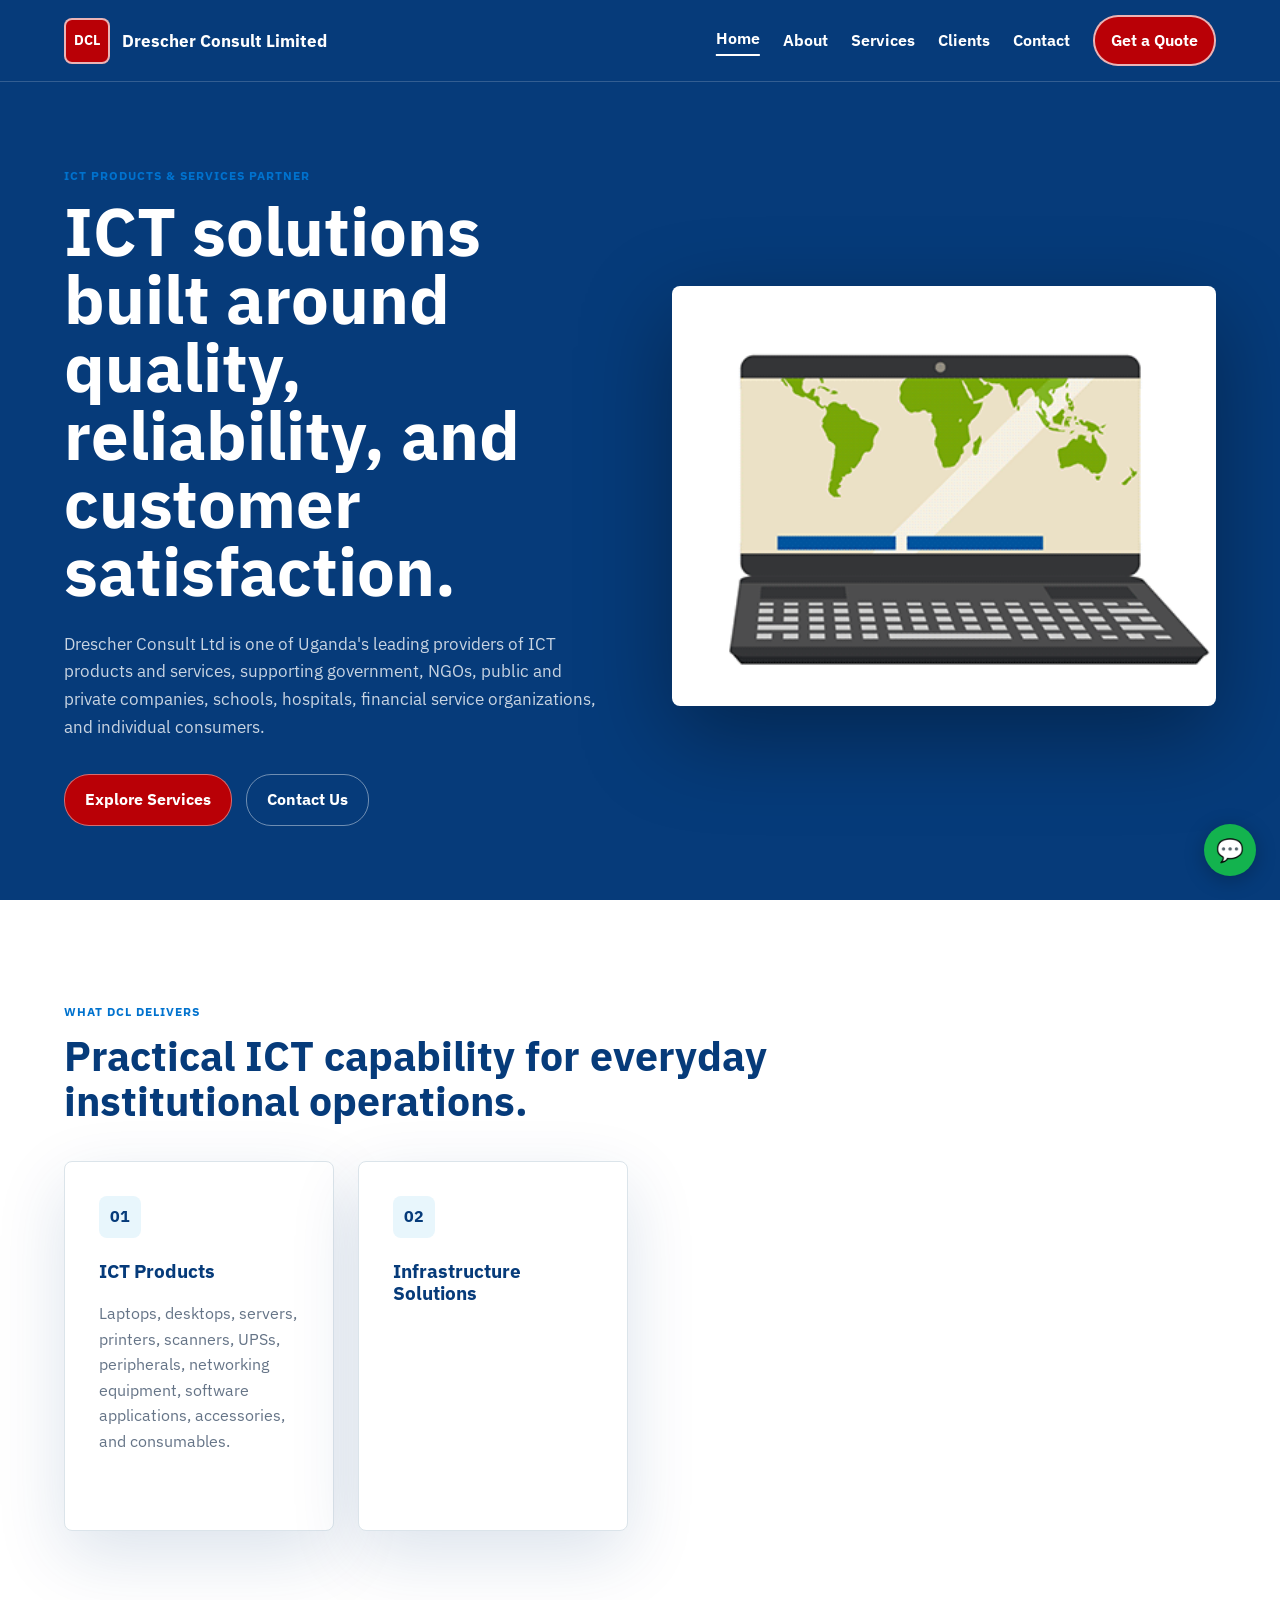
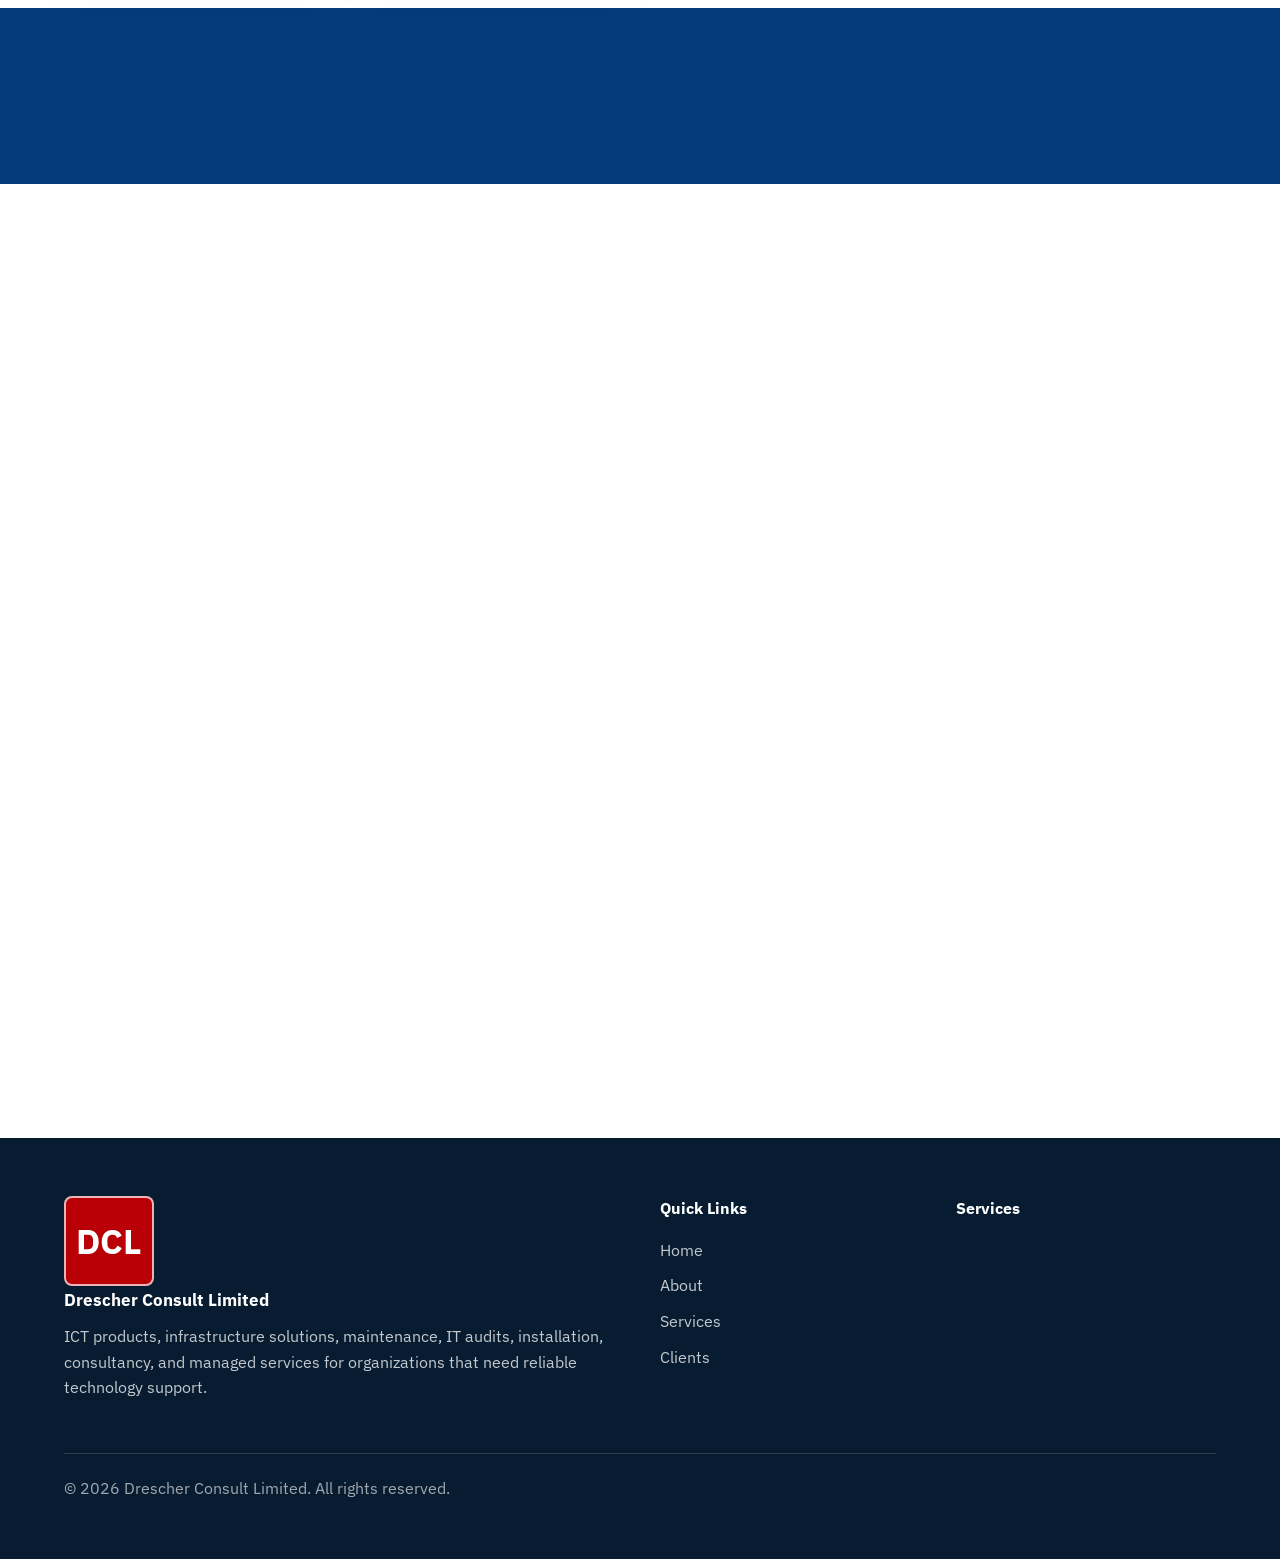
==== commit a5f84b57: "Added favicon" ====
--- a/index.html
+++ b/index.html
@@ -9,6 +9,7 @@
     <link rel="preconnect" href="https://fonts.gstatic.com" crossorigin>
     <link href="https://fonts.googleapis.com/css2?family=IBM+Plex+Sans:ital,wght@0,100..700;1,100..700&display=swap" rel="stylesheet">
     <link rel="stylesheet" href="styles.css">
+    <link rel="icon" type="image/png" href="assets/logo2.jpeg">
   </head>
   
   <body class="ibm-plex-sans-body">
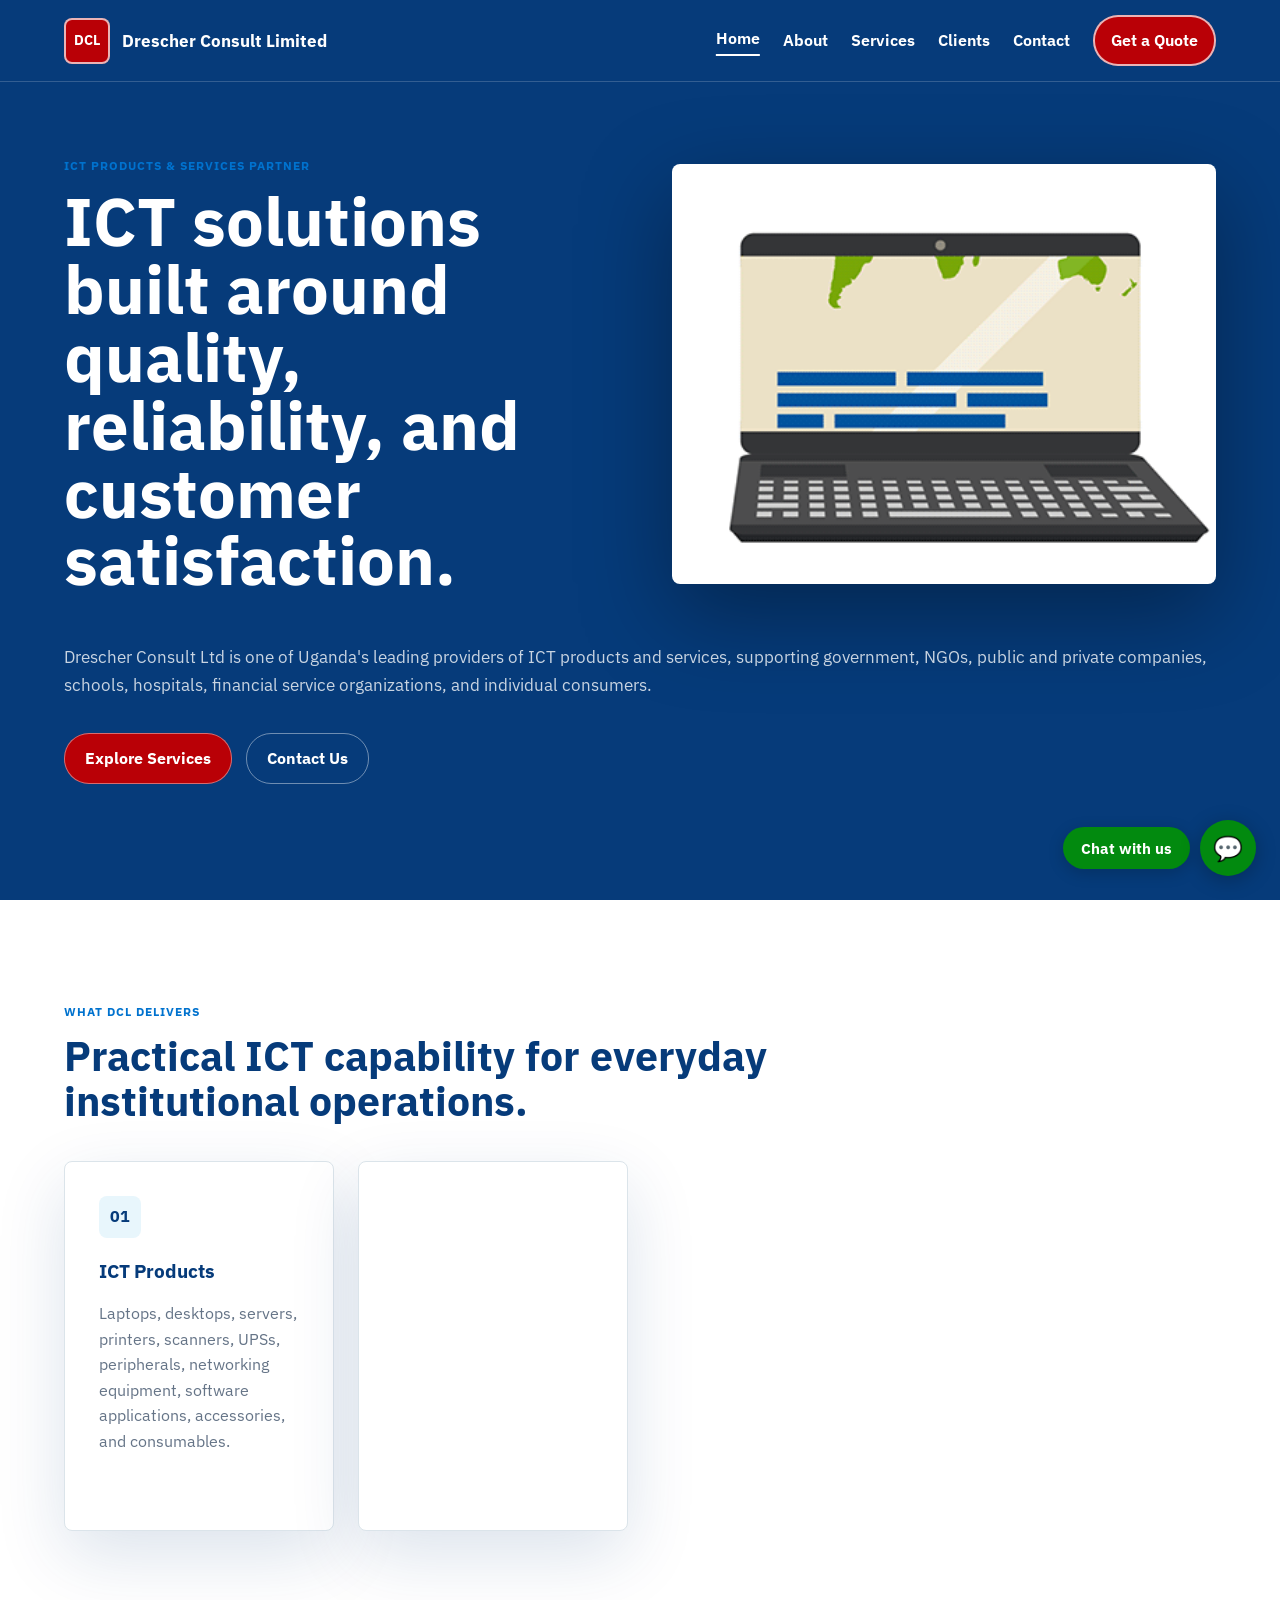
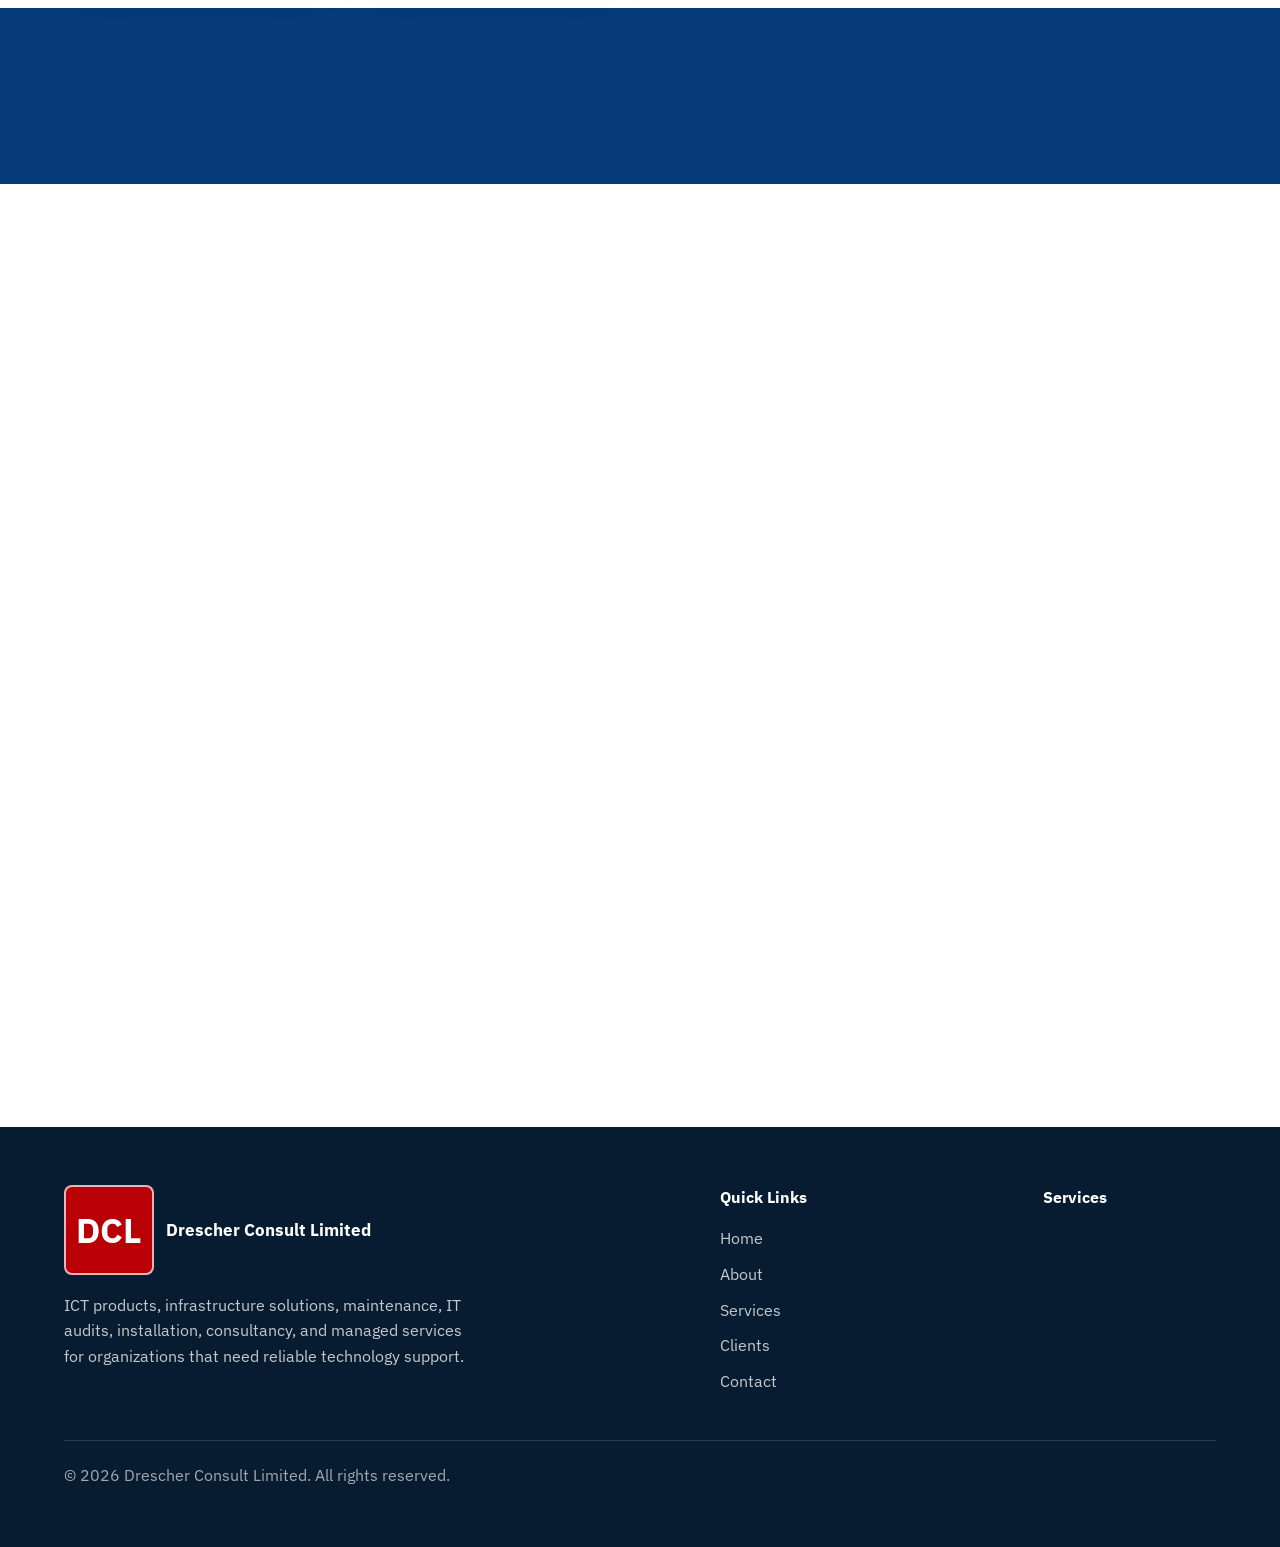
==== commit 6263abee: "Reduced the white space and added responsiveness" ====
--- a/index.html
+++ b/index.html
@@ -33,18 +33,22 @@
 
     <main>
       <section class="hero">
-        <div class="hero-content reveal">
-          <p class="eyebrow reveal">ICT products & services partner</p>
-          <h1 class="reveal">ICT solutions built around quality, reliability, and customer satisfaction.</h1>
+        <div class="hero-pair reveal">
+          <div class="hero-content">
+            <p class="eyebrow reveal">ICT products & services partner</p>
+            <h1 class="reveal">ICT solutions built around quality, reliability, and customer satisfaction.</h1>
+          </div>
+          <figure class="hero-visual reveal">
+            <img src="assets/hero.gif" alt="Modern ICT operations room with network dashboards" class="reveal">
+          </figure>
+        </div>
+        <div class="hero-bottom reveal">
           <p class="hero-copy reveal">Drescher Consult Ltd is one of Uganda's leading providers of ICT products and services, supporting government, NGOs, public and private companies, schools, hospitals, financial service organizations, and individual consumers.</p>
           <div class="button-row">
             <a class="button primary reveal" href="services.html">Explore Services</a>
             <a class="button secondary reveal" href="contact.html">Contact Us</a>
           </div>
         </div>
-        <figure class="hero-visual reveal">
-          <img src="assets/hero.gif" alt="Modern ICT operations room with network dashboards" class="reveal">
-        </figure>
       </section>
 
       <section class="section compact">
@@ -77,32 +81,115 @@
       </section>
 
       <section class="stats-band" aria-label="Company statistics">
-        <div><strong class="reveal">14+</strong><span class="reveal">Years providing IT solutions</span></div>
-        <div><strong class="reveal">7</strong><span class="reveal">Named technology product partners</span></div>
-        <div><strong class="reveal">16+</strong><span class="reveal">Customer organizations listed</span></div>
+        <div><strong class="stat-count reveal" data-target="14" data-suffix="+">0</strong><span class="reveal">Years providing IT solutions</span></div>
+        <div><strong class="stat-count reveal" data-target="7">0</strong><span class="reveal">Named technology product partners</span></div>
+        <div><strong class="stat-count reveal" data-target="16" data-suffix="+">0</strong><span class="reveal">Customer organizations listed</span></div>
         <div><strong class="reveal">ITIL</strong><span class="reveal">Aligned service management approach</span></div>
       </section>
 
-      <section class="section">
-        <div class="section-heading split reveal">
-          <div>
+      <section class="section customers-section">
+        <div class="section-heading reveal">
           <p class="eyebrow reveal">Featured customers</p>
-            <h2 class="reveal">Serving public, NGO, education, health, and private-sector customers.</h2>
+          <h2 class="reveal">Serving public, NGO, education, health, and private-sector customers.</h2>
+        </div>
+        <div class="client-logo-carousel reveal" aria-label="Featured customer logos">
+          <div class="client-logo-track">
+            <div class="client-logo-set">
+              <figure class="client-logo-item">
+                <img src="assets/Clients/ministry_of_water.jpg" alt="">
+                <figcaption>Ministry of Water and Environment</figcaption>
+              </figure>
+              <figure class="client-logo-item">
+                <img src="assets/Clients/ministry_of_local_government.jpg" alt="">
+                <figcaption>Ministry of Local Government</figcaption>
+              </figure>
+              <figure class="client-logo-item">
+                <img src="assets/Clients/makerere_university.png" alt="">
+                <figcaption>Makerere University</figcaption>
+              </figure>
+              <figure class="client-logo-item">
+                <img src="assets/Clients/nema.png" alt="">
+                <figcaption>National Environment Management Authority</figcaption>
+              </figure>
+              <figure class="client-logo-item">
+                <img src="assets/Clients/save_the_children.png" alt="">
+                <figcaption>Save the Children</figcaption>
+              </figure>
+              <figure class="client-logo-item">
+                <img src="assets/Clients/mulago.jpg" alt="">
+                <figcaption>Mulago Referral Hospital</figcaption>
+              </figure>
+              <figure class="client-logo-item">
+                <img src="assets/Clients/uganda_law_reform.png" alt="">
+                <figcaption>Uganda Law Reform Commission</figcaption>
+              </figure>
+              <figure class="client-logo-item">
+                <img src="assets/Clients/unra.png" alt="">
+                <figcaption>Uganda National Roads Authority</figcaption>
+              </figure>
+              <figure class="client-logo-item">
+                <img src="assets/Clients/national_water.jpeg" alt="">
+                <figcaption>National Water &amp; Sewerage Corporation</figcaption>
+              </figure>
+              <figure class="client-logo-item">
+                <img src="assets/Clients/uganda_human_rights.png" alt="">
+                <figcaption>Uganda Human Rights Commission</figcaption>
+              </figure>
+              <figure class="client-logo-item">
+                <img src="assets/Clients/suez.png" alt="">
+                <figcaption>Suez Consulting</figcaption>
+              </figure>
+            </div>
+            <div class="client-logo-set" aria-hidden="true">
+              <figure class="client-logo-item">
+                <img src="assets/Clients/ministry_of_water.jpg" alt="">
+                <figcaption>Ministry of Water and Environment</figcaption>
+              </figure>
+              <figure class="client-logo-item">
+                <img src="assets/Clients/ministry_of_local_government.jpg" alt="">
+                <figcaption>Ministry of Local Government</figcaption>
+              </figure>
+              <figure class="client-logo-item">
+                <img src="assets/Clients/makerere_university.png" alt="">
+                <figcaption>Makerere University</figcaption>
+              </figure>
+              <figure class="client-logo-item">
+                <img src="assets/Clients/nema.png" alt="">
+                <figcaption>National Environment Management Authority</figcaption>
+              </figure>
+              <figure class="client-logo-item">
+                <img src="assets/Clients/save_the_children.png" alt="">
+                <figcaption>Save the Children</figcaption>
+              </figure>
+              <figure class="client-logo-item">
+                <img src="assets/Clients/mulago.jpg" alt="">
+                <figcaption>Mulago Referral Hospital</figcaption>
+              </figure>
+              <figure class="client-logo-item">
+                <img src="assets/Clients/uganda_law_reform.png" alt="">
+                <figcaption>Uganda Law Reform Commission</figcaption>
+              </figure>
+              <figure class="client-logo-item">
+                <img src="assets/Clients/unra.png" alt="">
+                <figcaption>Uganda National Roads Authority</figcaption>
+              </figure>
+              <figure class="client-logo-item">
+                <img src="assets/Clients/national_water.jpeg" alt="">
+                <figcaption>National Water &amp; Sewerage Corporation</figcaption>
+              </figure>
+              <figure class="client-logo-item">
+                <img src="assets/Clients/uganda_human_rights.png" alt="">
+                <figcaption>Uganda Human Rights Commission</figcaption>
+              </figure>
+              <figure class="client-logo-item">
+                <img src="assets/Clients/suez.png" alt="">
+                <figcaption>Suez Consulting</figcaption>
+              </figure>
+            </div>
           </div>
-          <a class="text-link reveal" href="clients.html">See customers</a>
-        </div>
-        <div class="client-logo-grid reveal">
-          <span>Ministry of Water and Environment</span>
-          <span>Ministry of Local Government</span>
-          <span>Makerere University</span>
-          <span>National Environment Management Authority</span>
-          <span>Save the Children</span>
-          <span>Mulago Referral Hospital</span>
-          <span>Uganda Law Reform Commission</span>
-          <span>Uganda National Roads Authority</span>
-          <span>National Water & Sewerage Corporation</span>
-          <span>Uganda Human Rights Commission</span>
-          <span>Suez Consulting</span>
+        </div>
+        <div class="customers-cta reveal">
+          <a class="button primary" href="clients.html">See customers</a>
         </div>
       </section>
 
@@ -141,7 +228,10 @@
 
     <!-- STICKY ELEMENTS -->
     <div class="sticky-cta">
-      <a href="https://wa.me/256751181323" class="wa-btn" target="_blank" title="Chat on WhatsApp">💬</a>
+      <a href="https://wa.me/256751181323" class="wa-btn" target="_blank" rel="noopener noreferrer" aria-label="Chat with us">
+        <span class="wa-btn-label">Chat with us</span>
+        <span class="wa-btn-icon" aria-hidden="true">💬</span>
+      </a>
     </div>
 
     <script src="script.js"></script>
--- a/styles.css
+++ b/styles.css
@@ -214,32 +214,48 @@
 }
 
 .hero {
+  display: flex;
+  flex-direction: column;
+  gap: clamp(28px, 4vw, 48px);
+  min-height: calc(100vh - 82px);
+  padding: clamp(36px, 7vw, 74px) clamp(20px, 5vw, 72px) 64px;
+  color: var(--white);
+  background: var(--navy);
+}
+
+.hero-pair {
   display: grid;
   grid-template-columns: minmax(0, 1fr) minmax(360px, 1fr);
   gap: clamp(36px, 5vw, 86px);
-  align-items: center;
-  min-height: calc(100vh - 82px);
-  padding: clamp(36px, 7vw, 74px) clamp(20px, 5vw, 72px) 64px;
-  color: var(--white);
-  background: var(--navy);
+  align-items: start;
+}
+
+.hero-content {
+  min-width: 0;
 }
 
 .hero h1 {
   max-width: 820px;
-  margin-bottom: 24px;
+  margin: 0;
   font-size: clamp(2.45rem, 5.2vw, 5.7rem);
   line-height: 1.02;
   letter-spacing: 0;
 }
 
+.hero-bottom {
+  width: 100%;
+}
+
 .hero-copy {
-  max-width: 720px;
+  max-width: none;
+  width: 100%;
+  margin: 0 0 24px;
   color: rgba(255, 255, 255, 0.78);
   font-size: clamp(1.05rem, 1.35vw, 1.25rem);
 }
 
 .hero-visual {
-  margin: 0;
+  margin: 8px 0 0;
 }
 
 .hero-visual img {
@@ -488,6 +504,107 @@
   border-radius: 8px;
 }
 
+.customers-section .section-heading {
+  max-width: 900px;
+}
+
+.client-logo-carousel {
+  overflow: hidden;
+  width: 100vw;
+  margin-left: calc(50% - 50vw);
+  margin-right: calc(50% - 50vw);
+  padding: 8px 0;
+  mask-image: linear-gradient(to right, transparent, #000 6%, #000 94%, transparent);
+  -webkit-mask-image: linear-gradient(to right, transparent, #000 6%, #000 94%, transparent);
+}
+
+.client-logo-track {
+  display: flex;
+  width: max-content;
+  animation: client-logo-scroll 45s linear infinite;
+}
+
+.client-logo-carousel:hover .client-logo-track {
+  animation-play-state: paused;
+}
+
+.client-logo-set {
+  display: flex;
+  align-items: flex-start;
+  gap: 18px;
+  padding-right: 18px;
+}
+
+.client-logo-item {
+  display: flex;
+  flex: 0 0 auto;
+  flex-direction: column;
+  align-items: center;
+  width: 220px;
+  margin: 0;
+}
+
+.client-logo-set > img,
+.client-logo-item img {
+  display: block;
+  flex: 0 0 auto;
+  width: 100%;
+  height: 140px;
+  max-width: 320px;
+  object-fit: contain;
+  padding: 20px 28px;
+  background: var(--white);
+  border: 1px solid var(--line);
+  border-radius: 8px;
+}
+
+.client-logo-set > img {
+  width: auto;
+}
+
+.client-logo-item figcaption {
+  margin-top: 10px;
+  color: var(--navy);
+  font-size: 0.8rem;
+  font-weight: 700;
+  line-height: 1.3;
+  text-align: center;
+}
+
+.customers-cta {
+  display: flex;
+  justify-content: center;
+  margin-top: 32px;
+}
+
+@keyframes client-logo-scroll {
+  from {
+    transform: translateX(0);
+  }
+  to {
+    transform: translateX(-50%);
+  }
+}
+
+@media (prefers-reduced-motion: reduce) {
+  .client-logo-track {
+    animation: none;
+  }
+
+  .client-logo-carousel {
+    overflow-x: auto;
+    width: 100%;
+    margin-left: 0;
+    margin-right: 0;
+    mask-image: none;
+    -webkit-mask-image: none;
+  }
+
+  .client-logo-set[aria-hidden="true"] {
+    display: none;
+  }
+}
+
 .article-grid,
 .team-grid,
 .case-grid {
@@ -559,23 +676,42 @@
 }
 
 .site-footer {
-  display: grid;
-  grid-template-columns: minmax(380px, 1.4fr) repeat(2, minmax(160px, 0.65fr));
-  gap: 36px;
+  display: flex;
+  flex-wrap: wrap;
+  justify-content: space-between;
+  align-items: flex-start;
+  gap: 36px 64px;
   padding: 58px clamp(20px, 5vw, 72px);
   color: rgba(255, 255, 255, 0.76);
   background: #071c31;
 }
 
+.site-footer > div {
+  flex: 0 1 auto;
+}
+
+.site-footer > div:first-child {
+  flex: 1 1 280px;
+  max-width: 420px;
+}
+
 .site-footer h2 {
   margin-bottom: 16px;
   color: var(--white);
   font-size: 1rem;
 }
 
-.site-footer a {
+.site-footer a:not(.footer-brand) {
   display: block;
   margin-bottom: 10px;
+  text-decoration: none;
+  transition: color 0.5s ease, letter-spacing 0.5s ease, transform 0.75s ease;
+}
+
+.site-footer a:not(.footer-brand):hover {
+  color: var(--red);
+  text-decoration: none;
+  transform: translateY(-2px);
 }
 
 
@@ -609,7 +745,7 @@
 }
 
 .footer-copy {
-  grid-column: 1 / -1;
+  flex: 1 0 100%;
   margin: 0;
   padding-top: 22px;
   color: rgba(255, 255, 255, 0.62);
@@ -636,6 +772,108 @@
 .page-hero p:last-child {
   max-width: 720px;
   font-size: 1.15rem;
+}
+
+.page-compact .page-hero {
+  padding: clamp(36px, 5vw, 64px) clamp(20px, 5vw, 72px) clamp(28px, 4vw, 48px);
+}
+
+.page-compact .section,
+.page-compact .service-stack {
+  padding: clamp(36px, 5vw, 64px) clamp(20px, 5vw, 72px);
+}
+
+.page-compact .section-heading {
+  margin-bottom: 24px;
+}
+
+.page-compact .story-grid {
+  grid-template-columns: 1fr 1fr;
+  gap: clamp(24px, 4vw, 48px);
+  align-items: start;
+}
+
+.page-compact .story-grid img {
+  width: 100%;
+  max-width: 420px;
+  margin-left: auto;
+  margin-right: auto;
+  display: block;
+}
+
+.page-compact .story-grid h2 {
+  margin-bottom: 12px;
+}
+
+.page-compact .story-grid p {
+  margin-bottom: 12px;
+}
+
+.page-compact .timeline {
+  gap: 14px;
+}
+
+.page-compact .timeline li {
+  min-height: 0;
+  padding: 18px;
+}
+
+.page-compact .timeline strong {
+  margin-bottom: 8px;
+  font-size: 1.25rem;
+}
+
+.page-compact .value-card {
+  min-height: 0;
+  padding: 22px;
+}
+
+.page-compact .team-card {
+  padding: 18px;
+}
+
+.page-compact .team-card img {
+  margin-bottom: 14px;
+}
+
+.page-compact .feature-grid,
+.page-compact .case-grid {
+  gap: 16px;
+}
+
+.page-compact .feature-card,
+.page-compact .case-card {
+  padding: clamp(18px, 2.5vw, 26px);
+}
+
+.page-compact .service-stack {
+  gap: 24px;
+}
+
+.page-compact .service-row {
+  gap: 18px;
+}
+
+.page-compact .service-row img {
+  min-height: 320px;
+}
+
+.page-compact .stats-band div {
+  min-height: 120px;
+  padding: 22px 16px;
+}
+
+.page-compact .government-grid {
+  gap: 12px;
+}
+
+.page-compact .contact-layout {
+  gap: 20px;
+}
+
+.page-compact .contact-card,
+.page-compact .contact-panel {
+  padding: clamp(20px, 3vw, 32px);
 }
 
 .story-grid {
@@ -833,7 +1071,7 @@
   display: grid;
   grid-template-columns: minmax(0, 1.25fr) minmax(300px, 0.75fr);
   gap: 28px;
-  align-items: start;
+  align-items: stretch;
 }
 
 .contact-panel,
@@ -845,6 +1083,9 @@
 }
 
 .contact-panel {
+  display: flex;
+  flex-direction: column;
+  height: 100%;
   padding: clamp(26px, 4vw, 44px);
 }
 
@@ -855,7 +1096,9 @@
 }
 
 .contact-form {
-  display: grid;
+  display: flex;
+  flex: 1;
+  flex-direction: column;
   gap: 20px;
   margin-top: 28px;
 }
@@ -924,6 +1167,7 @@
 
 .contact-panel .button {
   width: 40%;
+  margin-top: auto;
   margin-right: auto;
   margin-left: auto;
 }
@@ -951,36 +1195,69 @@
 }
 
  /* ── STICKY CTA ── */
-  .sticky-cta { 
-    position: fixed; 
-    bottom: 24px; 
-    right: 24px; 
-    z-index: 999; 
-    display: flex; 
-    flex-direction: column; 
-    gap: 0.8rem; 
-    align-items: flex-end; 
-  }
-
-  .wa-btn { 
-    width: 52px; 
-    height: 52px; 
-    border-radius: 50%; 
-    background: #13b34e; 
-    color: white; 
-    display: flex; 
-    align-items: center; 
-    justify-content: center; 
-    box-shadow: 0 4px 20px rgba(0,0,0,0.25); 
-    cursor: pointer; 
-    font-size: 1.4rem; 
-    text-decoration: none; 
-    transition: transform 0.2s; 
-  }
-
-  .wa-btn:hover { 
-    transform: scale(1.1); 
-  }
+.sticky-cta {
+  position: fixed;
+  bottom: 24px;
+  right: 24px;
+  z-index: 999;
+  display: flex;
+  flex-direction: column;
+  gap: 0.8rem;
+  align-items: flex-end;
+}
+
+.wa-btn {
+  display: inline-flex;
+  align-items: center;
+  gap: 10px;
+  padding: 0;
+  background: transparent;
+  color: inherit;
+  text-decoration: none;
+  cursor: pointer;
+  transition: transform 0.2s ease;
+}
+
+.wa-btn-label {
+  padding: 12px 18px;
+  border-radius: 999px;
+  background: #028A0F;
+  color: #fff;
+  box-shadow: 0 4px 16px rgba(0, 0, 0, 0.18);
+  font-size: 0.95rem;
+  font-weight: 700;
+  line-height: 1.2;
+  white-space: nowrap;
+}
+
+.wa-btn-icon {
+  display: grid;
+  width: 56px;
+  height: 56px;
+  flex: 0 0 auto;
+  place-items: center;
+  border-radius: 50%;
+  background: #028A0F;
+  color: #fff;
+  box-shadow: 0 4px 20px rgba(0, 0, 0, 0.25);
+  font-size: 1.5rem;
+  line-height: 1;
+}
+
+.wa-btn:hover {
+  color: inherit;
+  background: transparent;
+  transform: translateY(-2px);
+}
+
+.wa-btn:hover .wa-btn-label {
+  background: #3CB043;
+  color: #fff;
+}
+
+.wa-btn:hover .wa-btn-icon {
+  background: #3CB043;
+}
 
 @media (max-width: 1100px) {
   .site-header {
@@ -1033,7 +1310,7 @@
     border-radius: 25px;
   }
 
-  .hero,
+  .hero-pair,
   .story-grid {
     grid-template-columns: 1fr;
   }
@@ -1051,9 +1328,17 @@
   .article-grid,
   .team-grid,
   .case-grid,
-  .site-footer,
   .timeline {
     grid-template-columns: repeat(2, minmax(0, 1fr));
+  }
+
+  .site-footer {
+    justify-content: flex-start;
+  }
+
+  .site-footer > div:first-child {
+    flex: 1 1 100%;
+    max-width: none;
   }
 
   .client-logo-grid,
@@ -1103,6 +1388,38 @@
 
   .hero h1 {
     font-size: clamp(2.4rem, 13vw, 3.6rem);
+  }
+
+  .client-logo-set > img,
+  .client-logo-item img {
+    height: 110px;
+    max-width: 240px;
+    padding: 16px 20px;
+  }
+
+  .client-logo-item {
+    width: 170px;
+  }
+
+  .client-logo-item figcaption {
+    font-size: 0.72rem;
+  }
+
+  .wa-btn {
+    max-width: calc(100vw - 32px);
+  }
+
+  .wa-btn-label {
+    padding: 10px 14px;
+    font-size: 0.8rem;
+    white-space: normal;
+    max-width: 11.5rem;
+  }
+
+  .wa-btn-icon {
+    width: 50px;
+    height: 50px;
+    font-size: 1.35rem;
   }
 
   .button-row,
@@ -1146,10 +1463,17 @@
   .client-logo-grid,
   .badge-grid,
   .government-grid,
-  .site-footer,
   .testimonials,
   .form-grid {
     grid-template-columns: 1fr;
+  }
+
+  .site-footer {
+    flex-direction: column;
+  }
+
+  .site-footer > div:first-child {
+    flex: 0 1 auto;
   }
 
   .stats-band div {
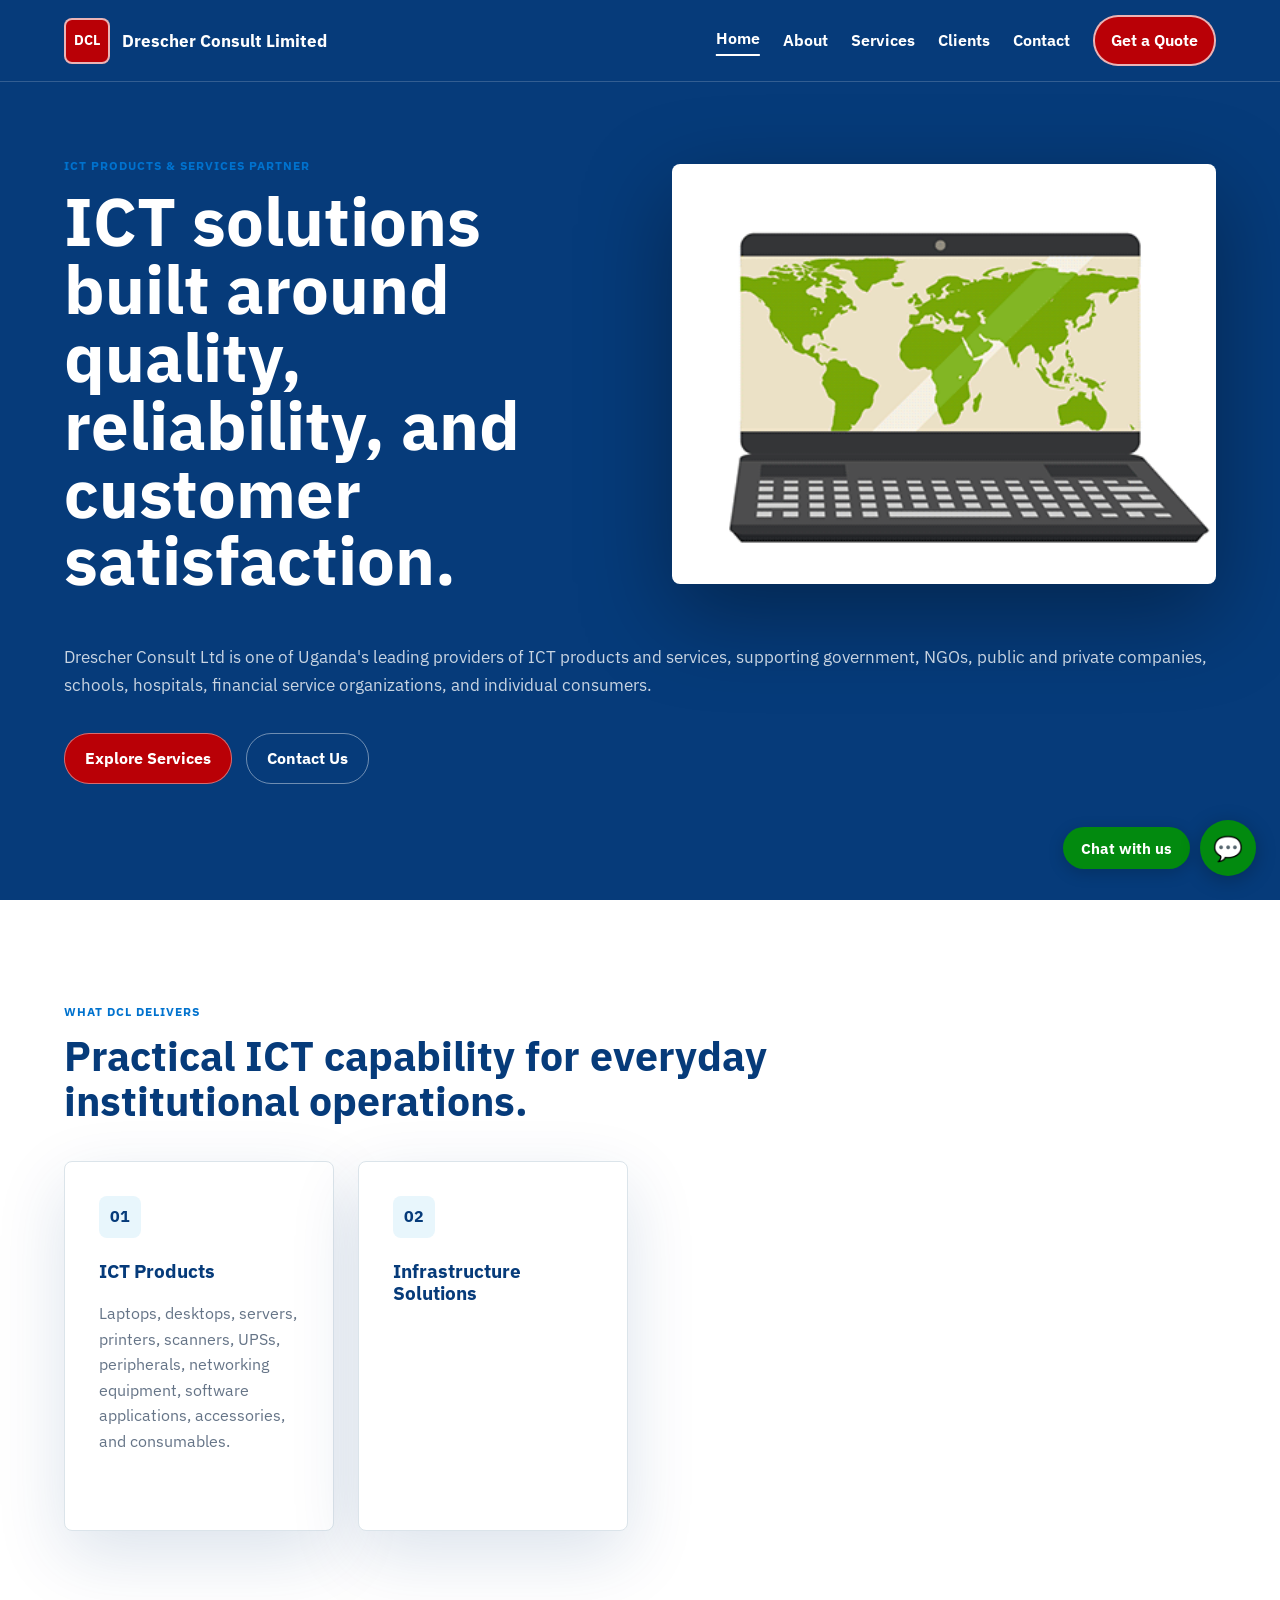
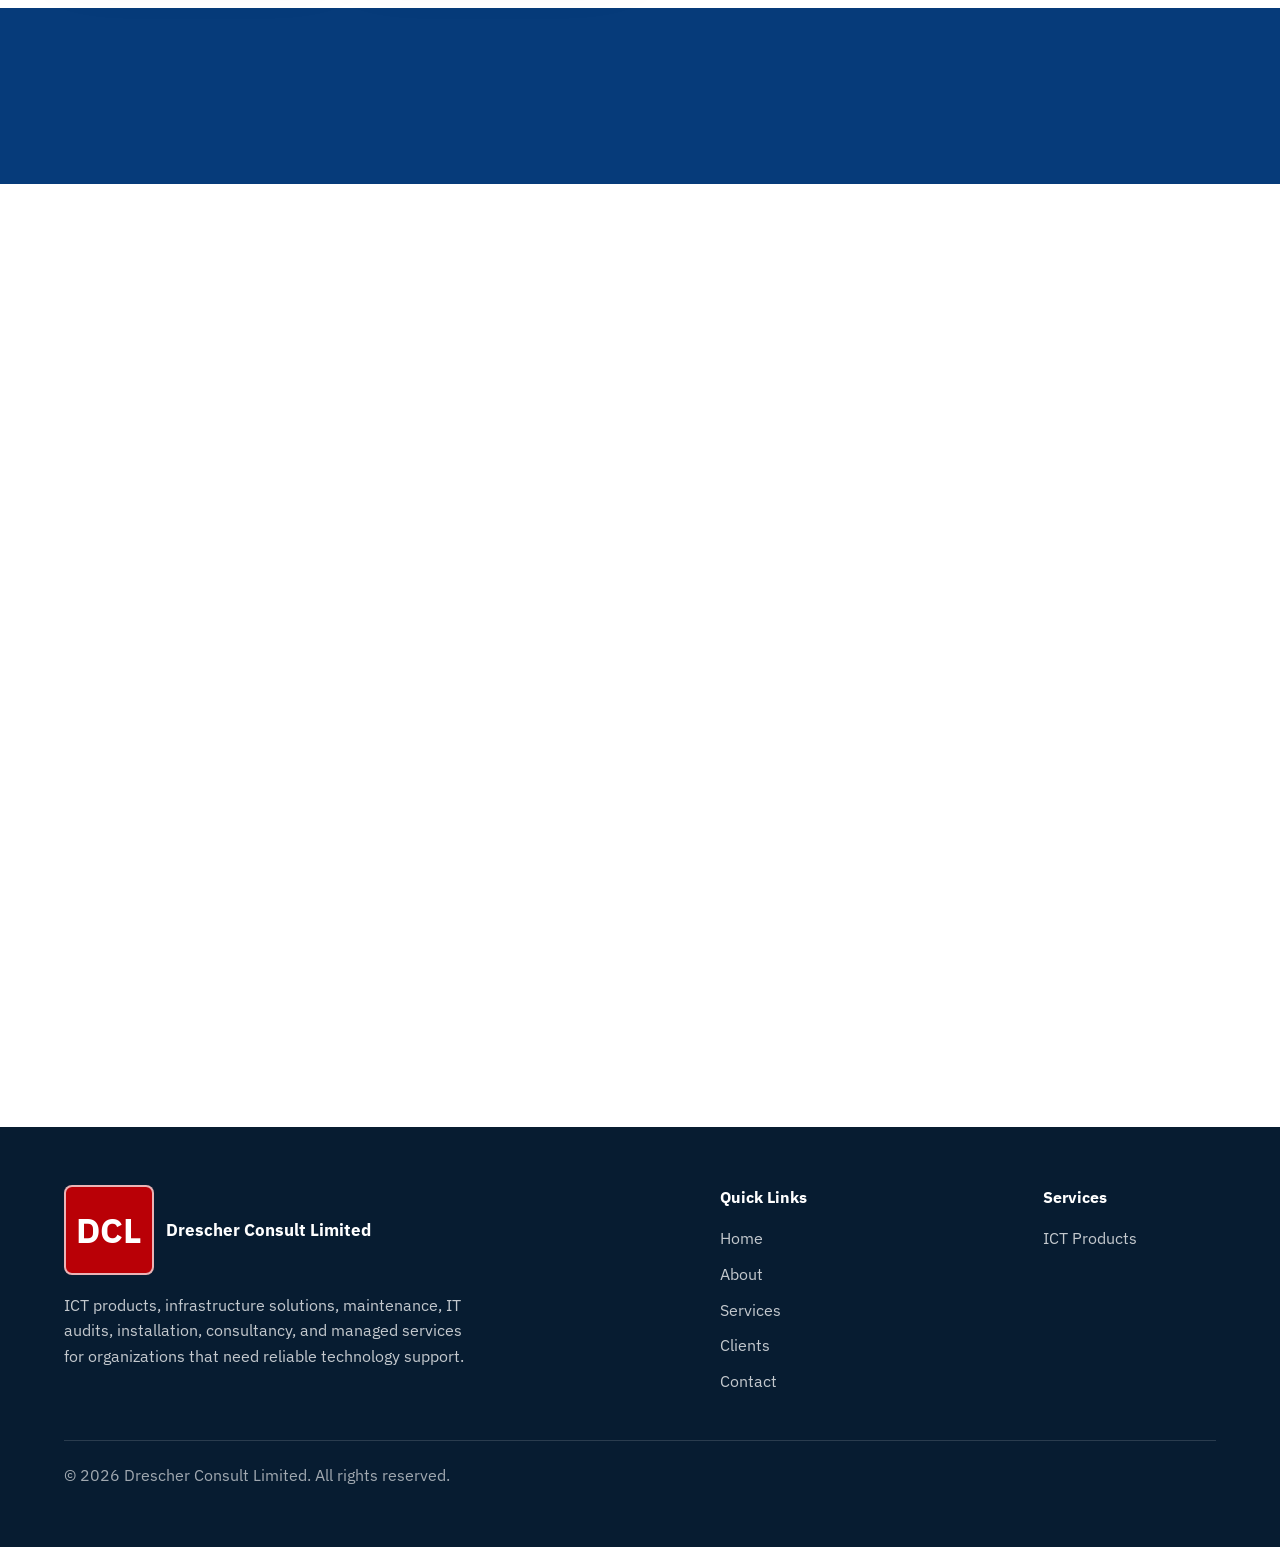
==== commit 56f225a3: "Changed the logos for Uganda Human Rights Commission, National Water and Sewerage Corporation, Natio" ====
--- a/index.html
+++ b/index.html
@@ -108,7 +108,7 @@
                 <figcaption>Makerere University</figcaption>
               </figure>
               <figure class="client-logo-item">
-                <img src="assets/Clients/nema.png" alt="">
+                <img src="assets/Clients/nema.jpeg" alt="">
                 <figcaption>National Environment Management Authority</figcaption>
               </figure>
               <figure class="client-logo-item">
@@ -120,7 +120,7 @@
                 <figcaption>Mulago Referral Hospital</figcaption>
               </figure>
               <figure class="client-logo-item">
-                <img src="assets/Clients/uganda_law_reform.png" alt="">
+                <img src="assets/Clients/uganda_law_reform_commission.png" alt="">
                 <figcaption>Uganda Law Reform Commission</figcaption>
               </figure>
               <figure class="client-logo-item">
@@ -128,11 +128,11 @@
                 <figcaption>Uganda National Roads Authority</figcaption>
               </figure>
               <figure class="client-logo-item">
-                <img src="assets/Clients/national_water.jpeg" alt="">
+                <img src="assets/Clients/nwsc.png" alt="">
                 <figcaption>National Water &amp; Sewerage Corporation</figcaption>
               </figure>
               <figure class="client-logo-item">
-                <img src="assets/Clients/uganda_human_rights.png" alt="">
+                <img src="assets/Clients/uhrc.jpeg" alt="">
                 <figcaption>Uganda Human Rights Commission</figcaption>
               </figure>
               <figure class="client-logo-item">
@@ -154,7 +154,7 @@
                 <figcaption>Makerere University</figcaption>
               </figure>
               <figure class="client-logo-item">
-                <img src="assets/Clients/nema.png" alt="">
+                <img src="assets/Clients/nema.jpeg" alt="">
                 <figcaption>National Environment Management Authority</figcaption>
               </figure>
               <figure class="client-logo-item">
@@ -166,7 +166,7 @@
                 <figcaption>Mulago Referral Hospital</figcaption>
               </figure>
               <figure class="client-logo-item">
-                <img src="assets/Clients/uganda_law_reform.png" alt="">
+                <img src="assets/Clients/uganda_law_reform_commission.png" alt="">
                 <figcaption>Uganda Law Reform Commission</figcaption>
               </figure>
               <figure class="client-logo-item">
@@ -174,11 +174,11 @@
                 <figcaption>Uganda National Roads Authority</figcaption>
               </figure>
               <figure class="client-logo-item">
-                <img src="assets/Clients/national_water.jpeg" alt="">
+                <img src="assets/Clients/nwsc.png" alt="">
                 <figcaption>National Water &amp; Sewerage Corporation</figcaption>
               </figure>
               <figure class="client-logo-item">
-                <img src="assets/Clients/uganda_human_rights.png" alt="">
+                <img src="assets/Clients/uhrc.jpeg" alt="">
                 <figcaption>Uganda Human Rights Commission</figcaption>
               </figure>
               <figure class="client-logo-item">
--- a/styles.css
+++ b/styles.css
@@ -795,7 +795,7 @@
 
 .page-compact .story-grid img {
   width: 100%;
-  max-width: 420px;
+  max-width: none;
   margin-left: auto;
   margin-right: auto;
   display: block;
@@ -1311,8 +1311,13 @@
   }
 
   .hero-pair,
-  .story-grid {
+  .story-grid,
+  .page-compact .story-grid {
     grid-template-columns: 1fr;
+  }
+
+  .page-compact .story-grid img {
+    max-width: 100%;
   }
 
   .hero {
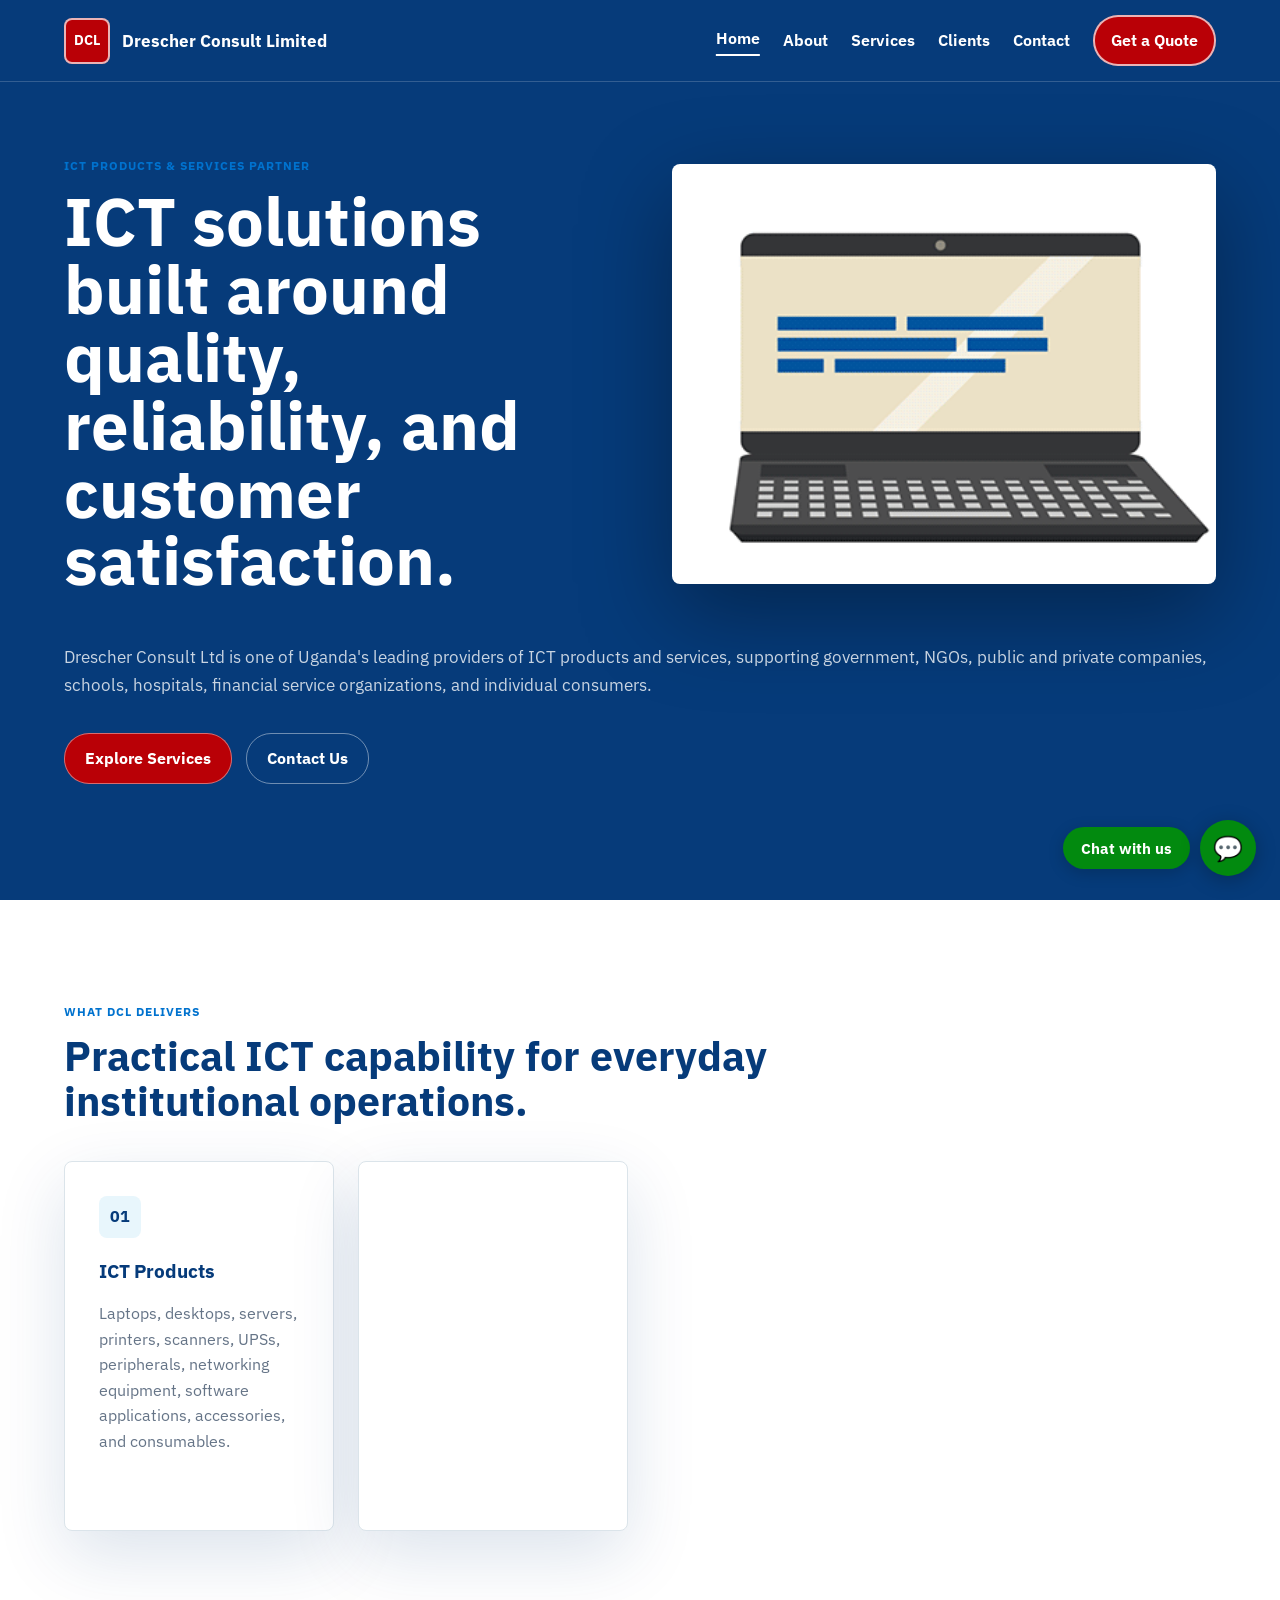
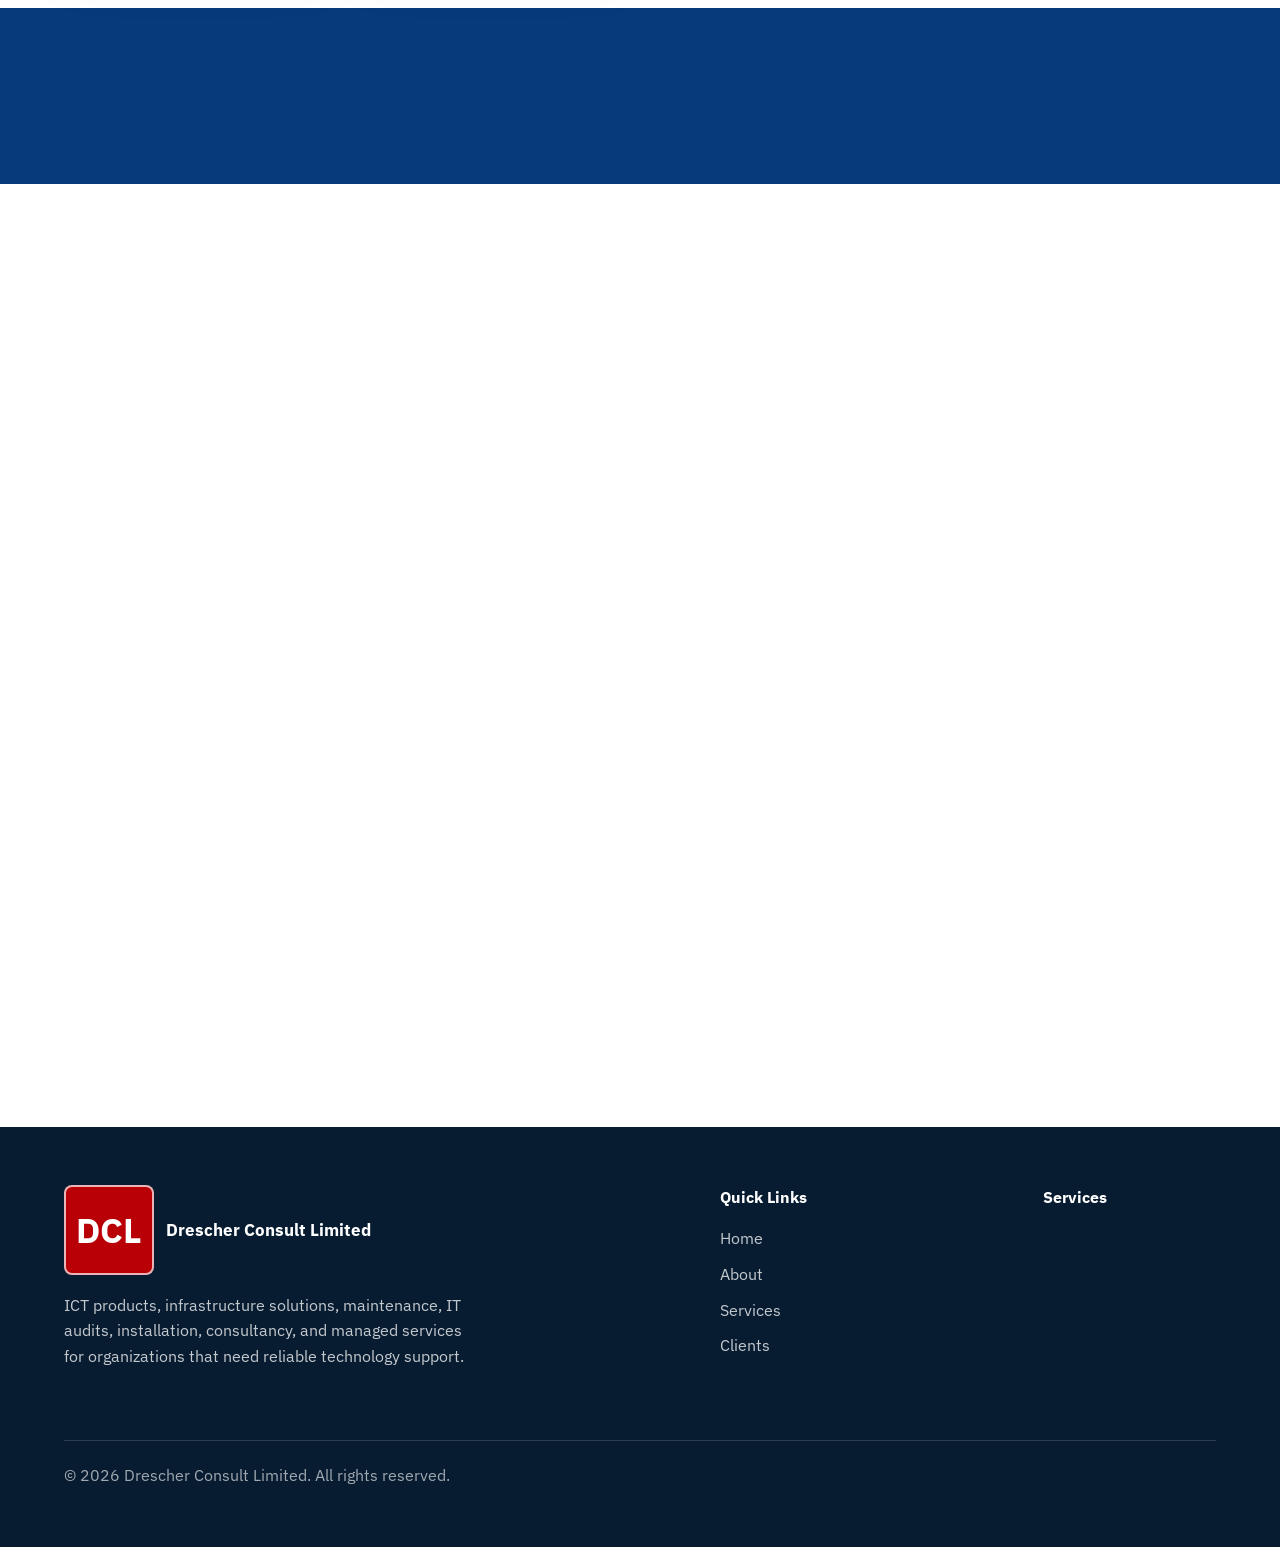
==== commit 0182b9a6: "Added a quatation form" ====
--- a/index.html
+++ b/index.html
@@ -13,6 +13,7 @@
   </head>
   
   <body class="ibm-plex-sans-body">
+    <p class="quote-banner" id="quote-success-banner" hidden>Your quote request was sent successfully. We will follow up soon.</p>
     <header class="site-header">
       <a class="brand" href="index.html" aria-label="Drescher Consult Limited home">
         <span class="brand-mark">DCL</span>
@@ -27,7 +28,7 @@
         <a href="services.html">Services</a>
         <a href="clients.html">Clients</a>
         <a href="contact.html">Contact</a>
-        <a class="nav-cta" href="contact.html">Get a Quote</a>
+        <a class="nav-cta" href="quote.html">Get a Quote</a>
       </nav>
     </header>
 
--- a/styles.css
+++ b/styles.css
@@ -147,12 +147,20 @@
   border-radius: 25px;
   border: 2px solid rgba(255, 255, 255, 0.7);
   letter-spacing: 0;
+  text-decoration: none !important;
+}
+
+.site-nav a.nav-cta,
+.site-nav a.nav-cta:hover,
+.site-nav a.nav-cta[aria-current="page"] {
+  text-decoration: none !important;
+  text-decoration-line: none !important;
 }
 
 .nav-cta:hover {
   color: var(--navy) !important;
   background: var(--white);
-  text-decoration: none;
+  text-decoration: none !important;
   letter-spacing: 0;
   transform: translateY(-2px);
   box-shadow: 0 10px 22px rgba(6, 59, 122, 0.18);
@@ -847,15 +855,11 @@
 }
 
 .page-compact .service-stack {
-  gap: 24px;
+  gap: 56px;
 }
 
 .page-compact .service-row {
   gap: 18px;
-}
-
-.page-compact .service-row img {
-  min-height: 320px;
 }
 
 .page-compact .stats-band div {
@@ -960,7 +964,7 @@
 
 .service-stack {
   display: grid;
-  gap: 34px;
+  gap: 56px;
 }
 
 .service-row {
@@ -970,16 +974,35 @@
   align-items: stretch;
 }
 
-.service-row.reverse img {
+.service-row.reverse .service-media {
   order: 2;
+}
+
+.service-media,
+.service-panel {
+  min-height: clamp(360px, 34vw, 520px);
+  height: 100%;
+  box-sizing: border-box;
+}
+
+.service-media {
+  display: grid;
+  place-items: center;
+  overflow: hidden;
+  background: var(--white);
+  border-radius: 8px;
+  box-shadow: var(--shadow);
 }
 
 .service-row img {
   width: 100%;
   height: 100%;
-  min-height: 420px;
-  object-fit: cover;
-  border-radius: 8px;
+  max-width: none;
+  display: block;
+  object-fit: contain;
+  border-radius: 0;
+  box-shadow: none;
+  background: transparent;
 }
 
 .service-panel {
@@ -1132,6 +1155,172 @@
 
 .contact-form textarea {
   resize: vertical;
+}
+
+.contact-form .form-honeypot {
+  position: absolute;
+  left: -9999px;
+  width: 1px;
+  height: 1px;
+  opacity: 0;
+  pointer-events: none;
+}
+
+.contact-form .field-error {
+  color: var(--red);
+  font-size: 0.85rem;
+  font-weight: 650;
+}
+
+.contact-form input.is-invalid,
+.contact-form select.is-invalid,
+.contact-form textarea.is-invalid {
+  border-color: var(--red);
+  box-shadow: 0 0 0 4px rgba(185, 0, 6, 0.12);
+}
+
+.form-status {
+  margin: 0;
+  padding: 12px 14px;
+  border-radius: 8px;
+  font-weight: 650;
+}
+
+.form-status.is-error {
+  color: var(--red);
+  background: rgba(185, 0, 6, 0.08);
+  border: 1px solid rgba(185, 0, 6, 0.25);
+}
+
+.form-status.is-pending {
+  color: var(--navy);
+  background: rgba(0, 114, 206, 0.08);
+  border: 1px solid rgba(0, 114, 206, 0.22);
+}
+
+.form-status.is-success {
+  color: #0b6b3a;
+  background: rgba(3, 172, 19, 0.1);
+  border: 1px solid rgba(3, 172, 19, 0.28);
+}
+
+
+.quote-intro {
+  margin: 0 0 8px;
+  color: var(--muted);
+  font-weight: 500;
+}
+
+.quote-form {
+  gap: 28px;
+}
+
+.quote-form .form-grid {
+  gap: 28px 24px;
+}
+
+.quote-form label {
+  gap: 12px;
+}
+
+.quote-form .quote-fieldset {
+  display: grid;
+  gap: 24px;
+  margin: 0;
+  padding: 28px 0 12px;
+  border: 0;
+  border-top: 1px solid var(--line);
+}
+
+.quote-form .quote-fieldset:first-of-type {
+  border-top: 0;
+  padding-top: 0;
+}
+
+.quote-fieldset legend {
+  padding: 0 0 12px;
+  margin: 0 0 8px;
+  color: var(--navy);
+  font-size: 1.05rem;
+  font-weight: 800;
+}
+
+.quote-check-group {
+  display: grid;
+  gap: 14px;
+}
+
+.quote-check-grid {
+  display: grid;
+  grid-template-columns: repeat(4, minmax(0, 1fr));
+  gap: 14px;
+}
+
+.optional-note {
+  color: var(--muted);
+  font-size: 0.85rem;
+  font-weight: 650;
+  white-space: nowrap;
+}
+
+.field-label {
+  display: inline-flex;
+  align-items: baseline;
+  gap: 6px;
+  flex-wrap: nowrap;
+}
+
+.quote-check-label {
+  margin: 0;
+  color: var(--navy);
+  font-size: 1rem;
+  font-weight: 800;
+}
+
+.check-option {
+  display: flex !important;
+  align-items: center;
+  gap: 8px;
+  margin: 0;
+  padding: 10px 12px;
+  color: var(--ink);
+  font-size: 0.92rem;
+  font-weight: 650;
+  background: #f8fbfd;
+  border: 1px solid #cddae4;
+  border-radius: 8px;
+}
+
+.check-option input {
+  width: auto;
+  min-height: 0;
+  margin: 0;
+  accent-color: var(--navy);
+}
+
+@media (max-width: 720px) {
+  .quote-check-grid {
+    grid-template-columns: repeat(2, minmax(0, 1fr));
+  }
+}
+
+.quote-section {
+  display: flex;
+  justify-content: center;
+}
+
+.quote-panel {
+  width: min(100%, 920px);
+}
+
+.quote-banner {
+  margin: 0;
+  padding: 14px clamp(20px, 5vw, 72px);
+  color: #0b6b3a;
+  background: rgba(3, 172, 19, 0.12);
+  border-bottom: 1px solid rgba(3, 172, 19, 0.28);
+  font-weight: 700;
+  text-align: center;
 }
 
 .contact-form input:focus,
@@ -1358,7 +1547,7 @@
     grid-template-columns: 1fr;
   }
 
-  .service-row.reverse img {
+  .service-row.reverse .service-media {
     order: 0;
   }
 }
@@ -1485,8 +1674,9 @@
     min-height: 128px;
   }
 
-  .service-row img {
-    min-height: 260px;
+  .service-media,
+  .service-panel {
+    min-height: 280px;
   }
 
   .map-frame {
